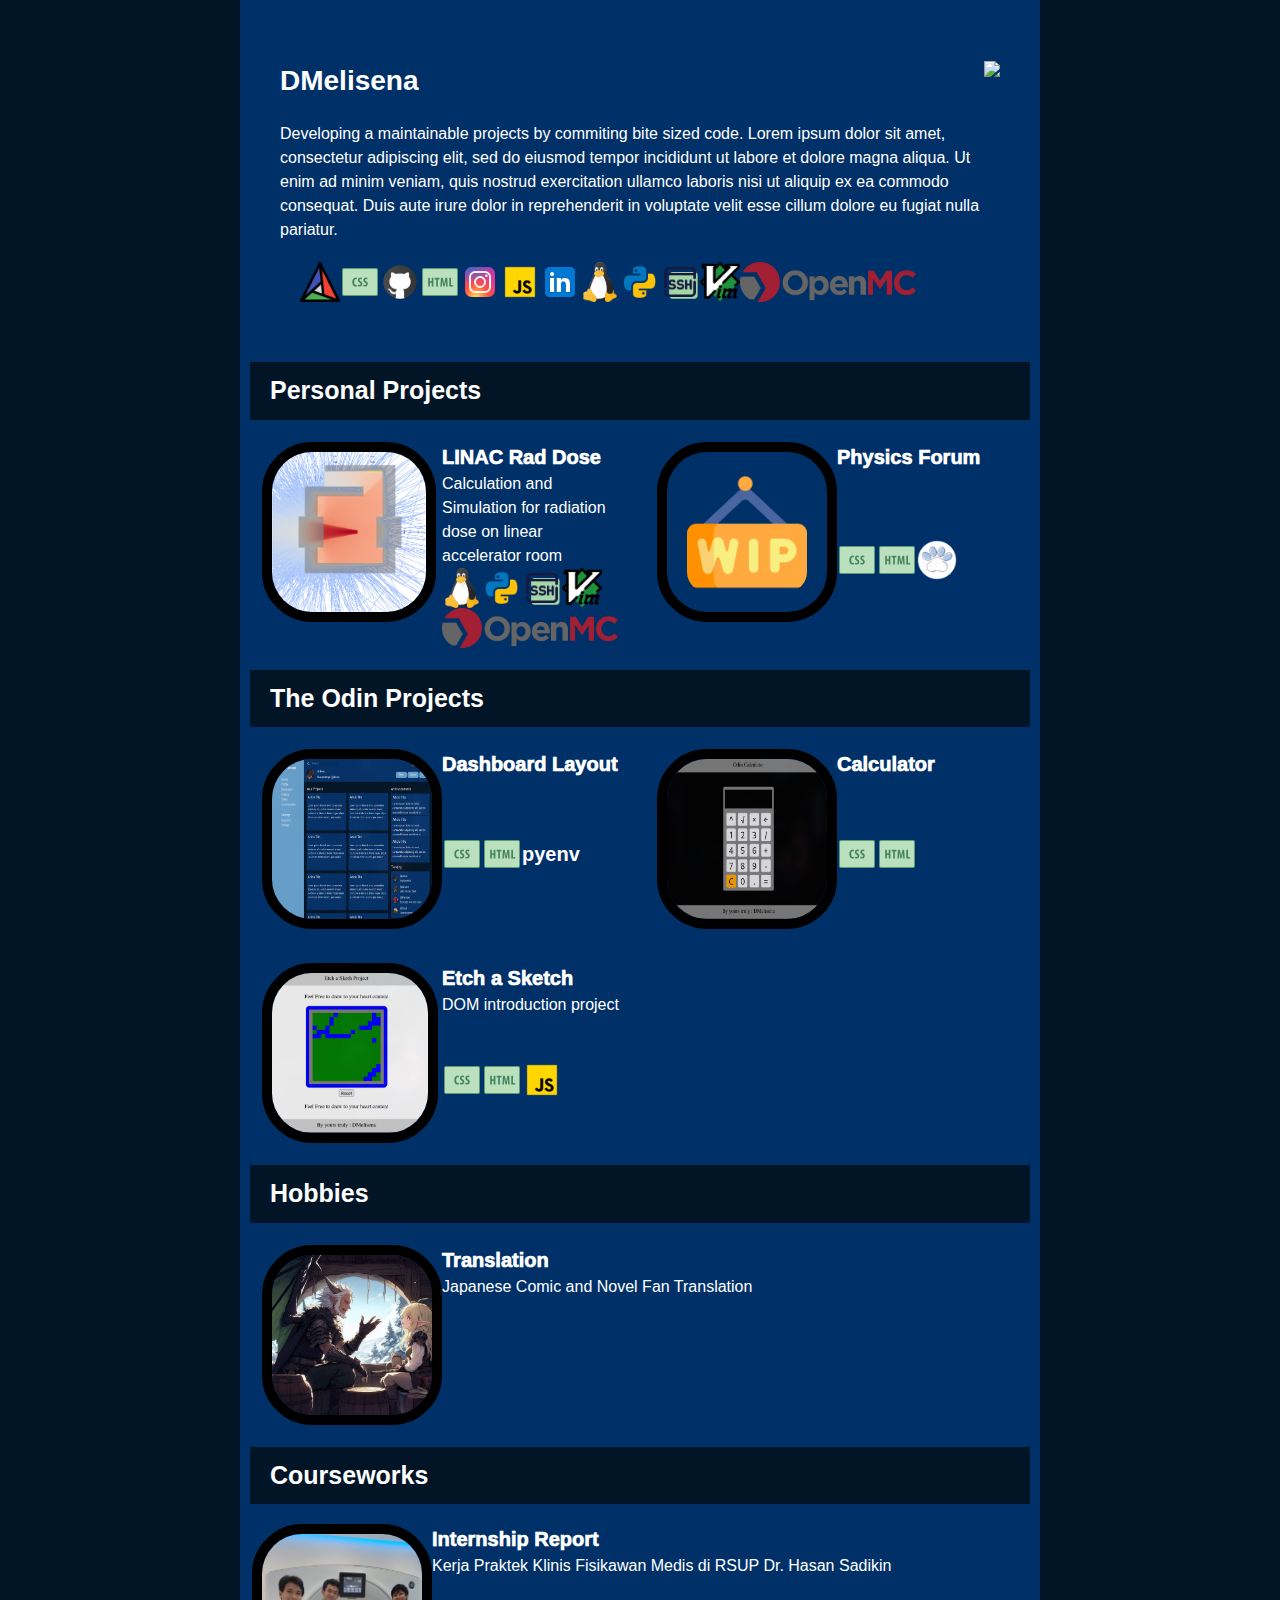
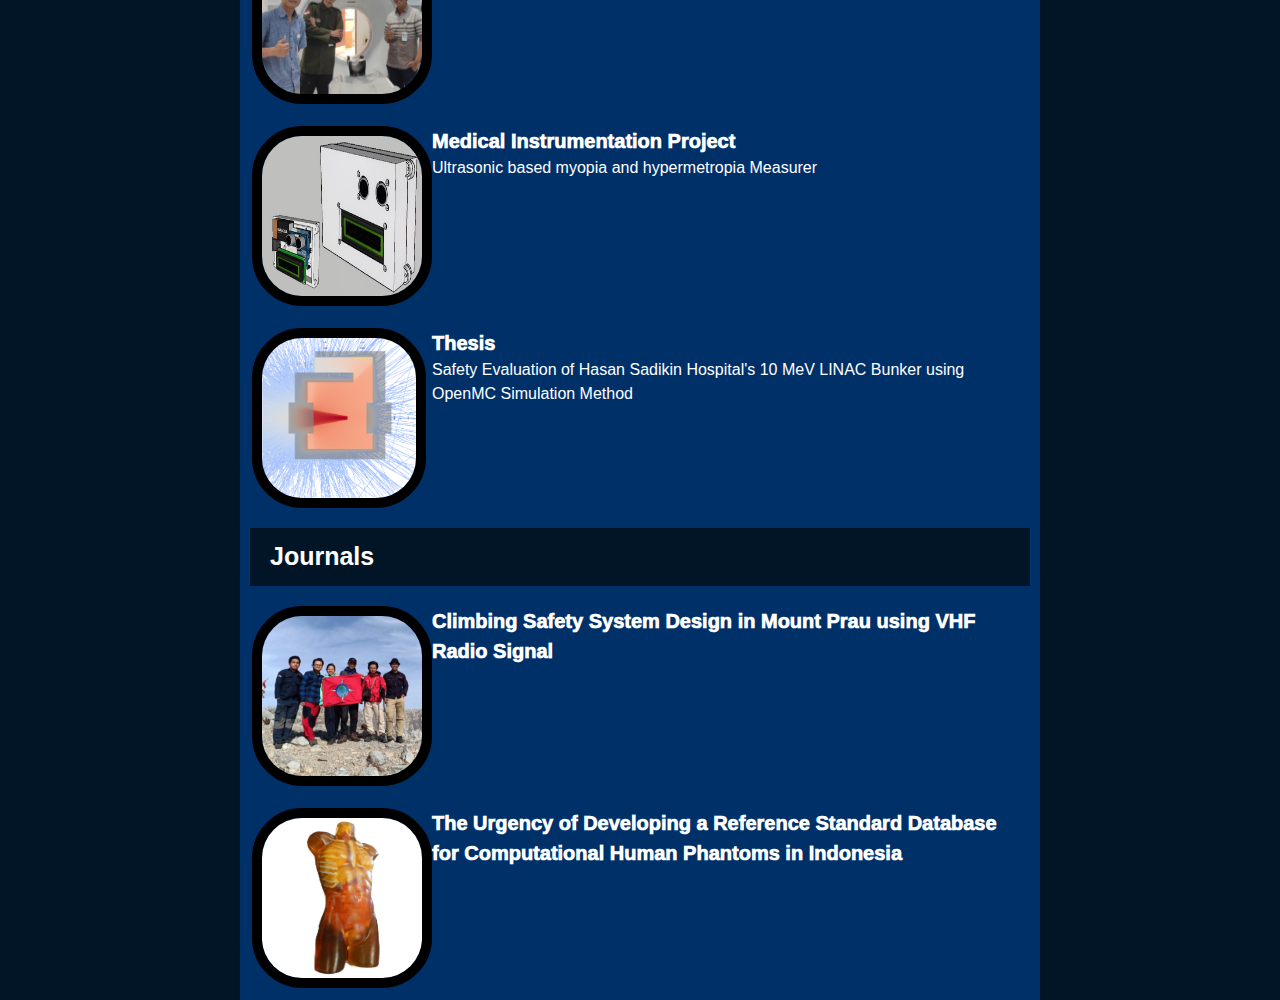
==== index.html @ f89443ae "Attach link and images to cards" ====
<!DOCTYPE html>
<html lang="en">
<head>
  <meta charset="UTF-8">
  <meta name="viewport" content="width=device-width, initial-scale=1.0">
  <title>DMelisena's portfolio</title>
    <link rel="stylesheet" href="style.css">
    <script src="index.js"></script>
</head>
<body>
  <div class="container">
      <div class="header">
        <div class="topname">
          <p class="top-title">DMelisena</p>
          <img src="https://www.codewars.com/users/DMelisena/badges/micro" class="tech">
        </div>
        <div class="desc">Developing a maintainable projects by commiting bite sized code.
        Lorem ipsum dolor sit amet, consectetur adipiscing elit, sed do eiusmod tempor incididunt ut labore et dolore magna aliqua. Ut enim ad minim veniam, quis nostrud exercitation ullamco laboris nisi ut aliquip ex ea commodo consequat. Duis aute irure dolor in reprehenderit in voluptate velit esse cillum dolore eu fugiat nulla pariatur.
        </div>
        <div class="techstack">
          <img src="img/icons8-cmake-48.png" class="tech">
          <img src="img/icons8-css-50.png" class="tech">
          <img src="img/icons8-github-48.png" class="tech">
          <img src="img/icons8-html-50.png" class="tech">
          <img src="img/icons8-instagram-48.png" class="tech">
          <img src="img/icons8-javascript-50.png" class="tech">
          <img src="img/icons8-linkedin-48.png" class="tech">
          <img src="img/icons8-linux-48.png" class="tech">
          <img src="img/icons8-python-50.png" class="tech">
          <img src="img/icons8-ssh-50.png" class="tech">
          <img src="img/icons8-vim-48.png" class="tech">
          <img src="img/logo-openmc.png" class="tech">
        </div>
      </div>
      <div class="contents">
        <div class="main-title">Personal Projects</div>
        <div class="main-projects">
          <a href="./" class="card">
            <div class="title">LINAC Rad Dose
            </div>
            <div class="description">Calculation and Simulation for radiation dose on linear accelerator room
            </div>
            <img src="img/skripsi.png" class="card-icon">
            <div class="card-techstack">
              <img src="img/icons8-linux-48.png" class="tech">
              <img src="img/icons8-python-50.png" class="tech">
              <img src="img/icons8-ssh-50.png" class="tech">
              <img src="img/icons8-vim-48.png" class="tech">
              <img src="img/logo-openmc.png" class="tech">
            </div>
          </a>
          <a href="./" class="card">
            <div class="title"> Physics Forum
            </div>
            <img src="img/wip.png" class="card-icon wip">
            <div class="description">
            </div>
            <div class="card-techstack">
              <img src="img/icons8-css-50.png" class="tech">
              <img src="img/icons8-html-50.png" class="tech">
              <img src="img/diagramatics.png" class="tech">
              <div class="logotech">
              </div>
            </div>
          </a>
        </div>
        <div class="main-title">The Odin Projects</div>
        <div class="top-projects">
          <a href="https://dmelisena.github.io/Admin-Dashboard/" class="card">
            <div class="title">Dashboard Layout
            </div>
            <img src="img/admin-dashboard.jpeg" class="card-icon">
            <div class="description">
            </div>
            <div class="card-techstack">
              <img src="img/icons8-css-50.png" class="tech">
              <img src="img/icons8-html-50.png" class="tech">
              <h1>pyenv</h1>
            </div>
          </a>
          <a href="https://dmelisena.github.io/calculator/" class="card">
            <div class="title">Calculator
            </div>
            <img src="img/calculator.jpeg" class="card-icon">
            <div class="description">
            </div>
            <div class="card-techstack">
              <img src="img/icons8-css-50.png" class="tech">
              <img src="img/icons8-html-50.png" class="tech">
            </div>
          </a>
          <a href="https://dmelisena.github.io/Etch-a-Sketch-odin/" class="card">
            <div class="title">Etch a Sketch
            </div>
            <img src="img/etch-a-sketch.jpeg" class="card-icon">
            <div class="description">DOM introduction project
            </div>
            <div class="card-techstack">
              <img src="img/icons8-css-50.png" class="tech">
              <img src="img/icons8-html-50.png" class="tech">
              <img src="img/icons8-javascript-50.png" class="tech">
            </div>
          </a>
        </div>
        <div class="main-title">Hobbies</div>
        <div class="hobbies">
          <a href="https://www.reddit.com/r/mushokutensei/comments/lstel8/translation_old_dragons_tale_chapter_12_dragon/" class="card">
            <div class="title">Translation
            </div>
            <img src="img/old-dragon-tale.jpg" class="card-icon">
            <div class="description">Japanese Comic and Novel Fan Translation
            </div>
            <div class="card-techstack">
            </div>
          </a>
        </div>
        <div class="main-title">Courseworks</div>
        <div class="courseworks">
          <a href="https://drive.google.com/file/d/13n80DIkpfZ3tOutyn9VqudYO4To5NMyt/view" class="card">
            <div class="title">Internship Report
            </div>
            <img src="img/kp.jpg" class="card-icon">
            <div class="description">Kerja Praktek Klinis Fisikawan Medis di RSUP Dr. Hasan Sadikin
            </div>
            <div class="card-techstack">
            </div>
          </a>
          <a href="https://drive.google.com/file/d/1UEM_IL5mkrXt9YVSK53ULshZQb_Z3Kyp/view" class="card">
            <div class="title">Medical Instrumentation Project
            </div>
            <img src="img/insmed.png" class="card-icon">
            <div class="description">Ultrasonic based myopia and hypermetropia Measurer
            </div>
            <div class="card-techstack">
            </div>
          </a>
          <a href="https://drive.google.com/file/d/12pmnqEvHCLfBfIUZdJujx29zE3T_nGl1/edit" class="card">
            <div class="title">Thesis
            </div>
            <img src="img/skripsi.png" class="card-icon">
            <div class="description">
              Safety Evaluation of Hasan Sadikin Hospital's 10 MeV
              LINAC Bunker using OpenMC Simulation Method
            </div>
            <div class="card-techstack">
            </div>
          </a>
        </div>
        <div class="main-title">Journals</div>
        <div class="journals">
          <a href="https://drive.google.com/file/d/1HUjWCBVEYBwGybsJQ9UKIe_vKZSZGZ7B/view?usp=sharing"https://drive.google.com/file/d/12pmnqEvHCLfBfIUZdJujx29zE3T_nGl1/edit" class="card">
            <div class="title">
            Climbing Safety System Design in
            Mount Prau using VHF Radio Signal
            </div>
            <img src="img/satub2.jpeg" class="card-icon" style="object-fit:cover">
            <div class="description">
            </div>
            <div class="card-techstack">
            <!-- <a style="color:black" href="https://bapeten.go.id/upload/54/56390dd5b9-prosiding-skn-2022compressed.pdf">Full Publications</a> -->
            </div>
          </a>
          <a href="://drive.google.com/file/d/1RNUf0wOGO7dVhVOOE41RceRQm8bPuCE0/view?usp=drive_link" class="card">
            <div class="title">
            The Urgency of Developing a Reference Standard Database
            for Computational Human Phantoms in Indonesia
            </div>
            <img src="img/human-phantom.jpg" class="card-icon">
            <div class="description"> 
            <!-- <a style="color:black" href="https://bapeten.go.id/upload/54/56390dd5b9-prosiding-skn-2022compressed.pdf">Full Publications</a> -->
            </div>
            <div class="card-techstack">
            </div>
          </a>
        </div>
      </div>
      <div class="footer"></div>
  </div>
</body>
</html>
---- style.css ----
/*basicreset{{{*/
:root{
  --color1:rgb(2, 21, 38);
  --color2:rgb(3, 52, 110);
  --color2v:rgb(0, 48, 104);
  --color3:rgb(110, 172, 218);
  --color4:rgb(226, 226, 182);
  --color5:rgb(0, 128, 128);
  --color6:rgb(64, 224, 208);
   font-family: Helvetica;
}

body{
  background-color: var(--color1);
  color:white;
  height:100%;
}
*, *::before, *::after {
  box-sizing: border-box;
}
* {
  margin: 0;
}
body {
  line-height: 1.5;
  -webkit-font-smoothing: antialiased;
}
img, picture, video, canvas, svg {
  display: block;
  max-width: 100%;
}
input, button, textarea, select {
  font: inherit;
}

p, h1, h2, h3, h4, h5, h6 {
  overflow-wrap: break-word;
}
#root, #__next {
  isolation: isolate;
}
ul{
  padding:0;
}
li{
 list-style-type: none;
}
 /*}}}*/

/*head{{{*/
body{
  display:grid;
  grid-template-columns: auto max(60%,800px) auto;
  justify-content:center;
  color:white;
}

.top-title{
  padding:10px 0;
  font-size:28px;
  align-items:center;
  font-weight:bold;
}
.topname>img{
  align-self:center;
}

.container{
  grid-column: 2/3;
  background-color: var(--color2v);
}

img{
  height:40px;
  width:auto;
}

.header{
  display:grid;
  margin:40px;
}

.topname{
  display:flex;
  justify-content:space-between;
  padding:10px 0;
}
.techstack{
  /*background-color: black;*/
  display:flex;
  flex-wrap:wrap;
  padding:20px;
}
/*}}}*/

.content{
  display:grid;
  gap:20px;
  grid-template-rows: 30px auto 30px auto 30px auto;
}
.main-title{

}
.main-projects{
  /*background-color: grey;*/
}
.top-projects{
  /*background-color: green;*/
}
.hobbies{
  /*background-color: blue;*/
}

.main-title{
  margin:10px;
  font-weight: bold;
  font-size:25px;

}
.main-projects,
.top-projects,
.hobbies{
  display:grid;
  grid-template-columns: repeat(auto-fit, minmax(300px, 1fr));
  gap:10px;
  margin:10px
}

.card{
  display:grid;
  grid-template-columns: 180px auto; 
  grid-template-rows: 30px auto auto; 
  padding:10px;
  margin:2px;
  /*background-color: var(--color1);*/
}

.card>img{
  grid-column:1/2;
  grid-row:1/4;
  border:10px solid black;
}
.card>.title{
  grid-column: 2/3;
  grid-row: 1/2;
  color:white;
  font-weight:1000;
  font-size:20px;
}

.card>.description{
  grid-column: 2/3;
  grid-row: 2/3;
  color:white;
}
.card-techstack{
  grid-column: 2/3;
  grid-row: 3/4;
  display:flex;
  flex-flow:wrap;
}

.card-icon{
  height:180px;
  border-radius:50px;
  width:auto;
}

a{
  text-decoration:none;
}
a:hover{
    background-color: blue;
    color: black;
}

h1{
  color:white;
  font-size:20px;
  align-content:center;
  height:40px;
}
.main-title{
  background-color: var(--color1);
  padding:10px 20px ;
}

.wip{
  padding:20px;
}

.wip{
  padding:20px;
}
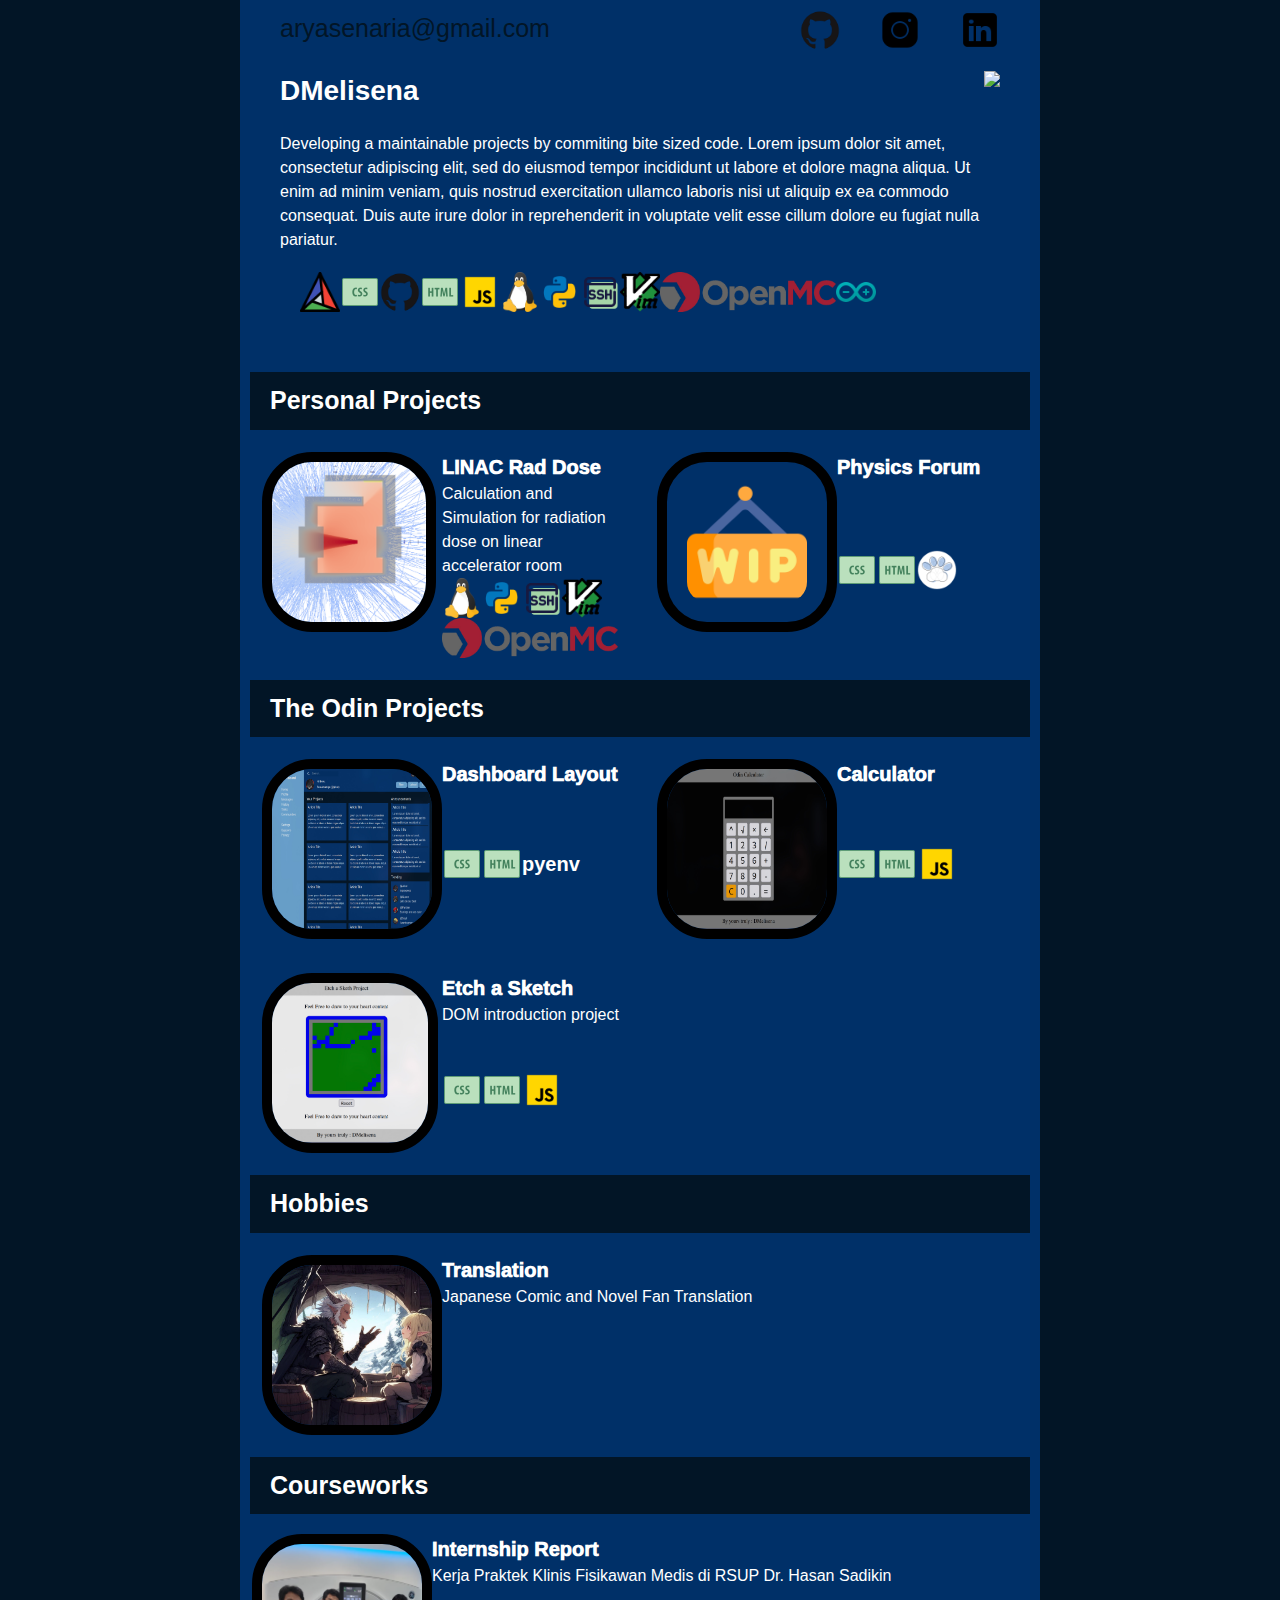
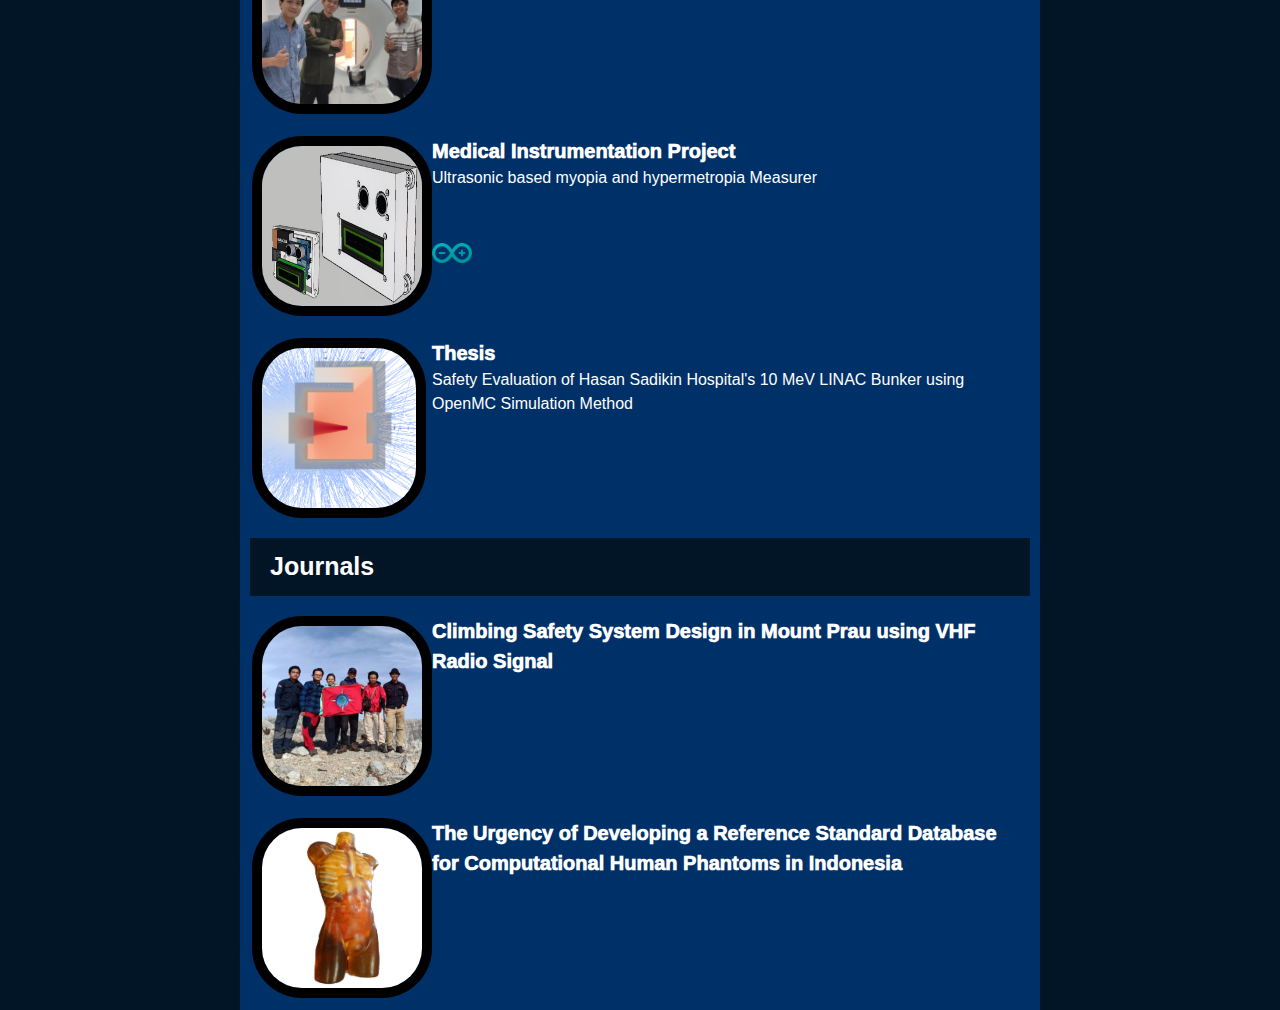
==== commit 6df7157d: "Create navbar on page's top and moves techstack" ====
--- a/index.html
+++ b/index.html
@@ -10,6 +10,22 @@
 <body>
   <div class="container">
       <div class="header">
+        <div class="contact-header">
+        <div class="gmail">aryasenaria@gmail.com
+        </div>
+        <div class="social-media">
+          <a href="https://github.com/DMelisena/" class="">
+          <img src="img/github.png" class="tech">
+            </a>
+          <a href="https://www.instagram.com/asenariia/" class="">
+          <img src="img/icons8-instagram-50.png" class="tech">
+            </a>
+          <a href="https://www.linkedin.com/in/arya-hanif/" class="">
+          <img src="img/icons8-linkedin-50.png" class="tech">
+            </a>
+        </div>
+
+        </div>
         <div class="topname">
           <p class="top-title">DMelisena</p>
           <img src="https://www.codewars.com/users/DMelisena/badges/micro" class="tech">
@@ -20,17 +36,16 @@
         <div class="techstack">
           <img src="img/icons8-cmake-48.png" class="tech">
           <img src="img/icons8-css-50.png" class="tech">
-          <img src="img/icons8-github-48.png" class="tech">
+          <img src="img/github.png" class="tech">
           <img src="img/icons8-html-50.png" class="tech">
-          <img src="img/icons8-instagram-48.png" class="tech">
           <img src="img/icons8-javascript-50.png" class="tech">
-          <img src="img/icons8-linkedin-48.png" class="tech">
           <img src="img/icons8-linux-48.png" class="tech">
           <img src="img/icons8-python-50.png" class="tech">
           <img src="img/icons8-ssh-50.png" class="tech">
           <img src="img/icons8-vim-48.png" class="tech">
           <img src="img/logo-openmc.png" class="tech">
-        </div>
+          <img src="img/icons8-arduino-48.png" class="tech">
+          <!-- TODO:Should I recenter my tech stacks? --> </div>
       </div>
       <div class="contents">
         <div class="main-title">Personal Projects</div>
@@ -87,6 +102,7 @@
             <div class="card-techstack">
               <img src="img/icons8-css-50.png" class="tech">
               <img src="img/icons8-html-50.png" class="tech">
+              <img src="img/icons8-javascript-50.png" class="tech">
             </div>
           </a>
           <a href="https://dmelisena.github.io/Etch-a-Sketch-odin/" class="card">
@@ -132,6 +148,7 @@
             <div class="description">Ultrasonic based myopia and hypermetropia Measurer
             </div>
             <div class="card-techstack">
+              <img src="img/icons8-arduino-48.png" class="tech">
             </div>
           </a>
           <a href="https://drive.google.com/file/d/12pmnqEvHCLfBfIUZdJujx29zE3T_nGl1/edit" class="card">
@@ -165,6 +182,7 @@
             The Urgency of Developing a Reference Standard Database
             for Computational Human Phantoms in Indonesia
             </div>
+            <!-- TODO: Add authors and recenter it ig? -->
             <img src="img/human-phantom.jpg" class="card-icon">
             <div class="description"> 
             <!-- <a style="color:black" href="https://bapeten.go.id/upload/54/56390dd5b9-prosiding-skn-2022compressed.pdf">Full Publications</a> -->
@@ -175,6 +193,7 @@
         </div>
       </div>
       <div class="footer"></div>
+      <!-- TODO:how should i make navigation/go to top button and make an absolute div for the main header??? -->
   </div>
 </body>
 </html>
--- a/style.css
+++ b/style.css
@@ -77,7 +77,7 @@
 
 .header{
   display:grid;
-  margin:40px;
+  margin:10px 40px 40px;
 }
 
 .topname{
@@ -192,3 +192,21 @@
 .wip{
   padding:20px;
 }
+
+.contact-header{
+  display:flex;
+  justify-content:space-between;
+  color:var(--color1);
+  font-size: 25px;
+  font-weight:90px
+
+}
+.social-media{
+  display:flex;
+  width:200px;
+  justify-content:space-between;
+}
+.social-media>.tech{
+  padding:0 40px;
+  background-color: red;
+}
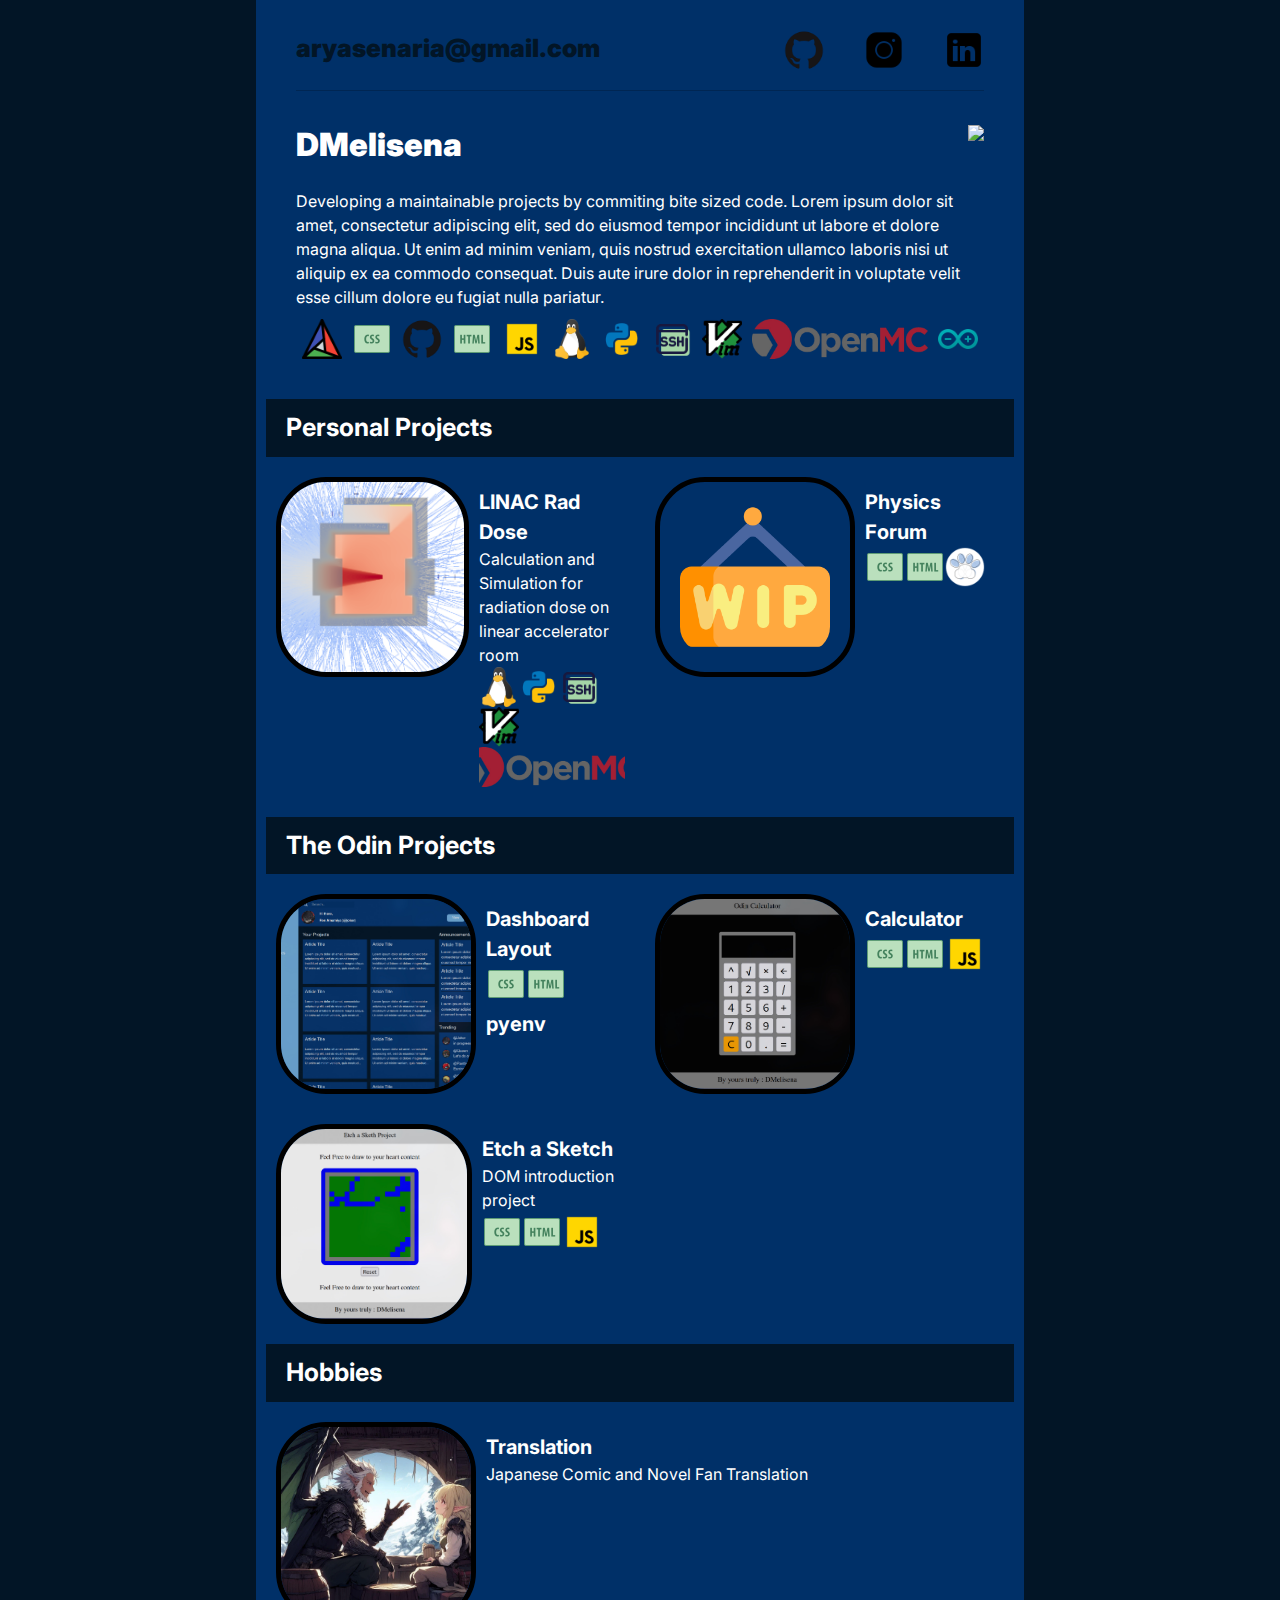
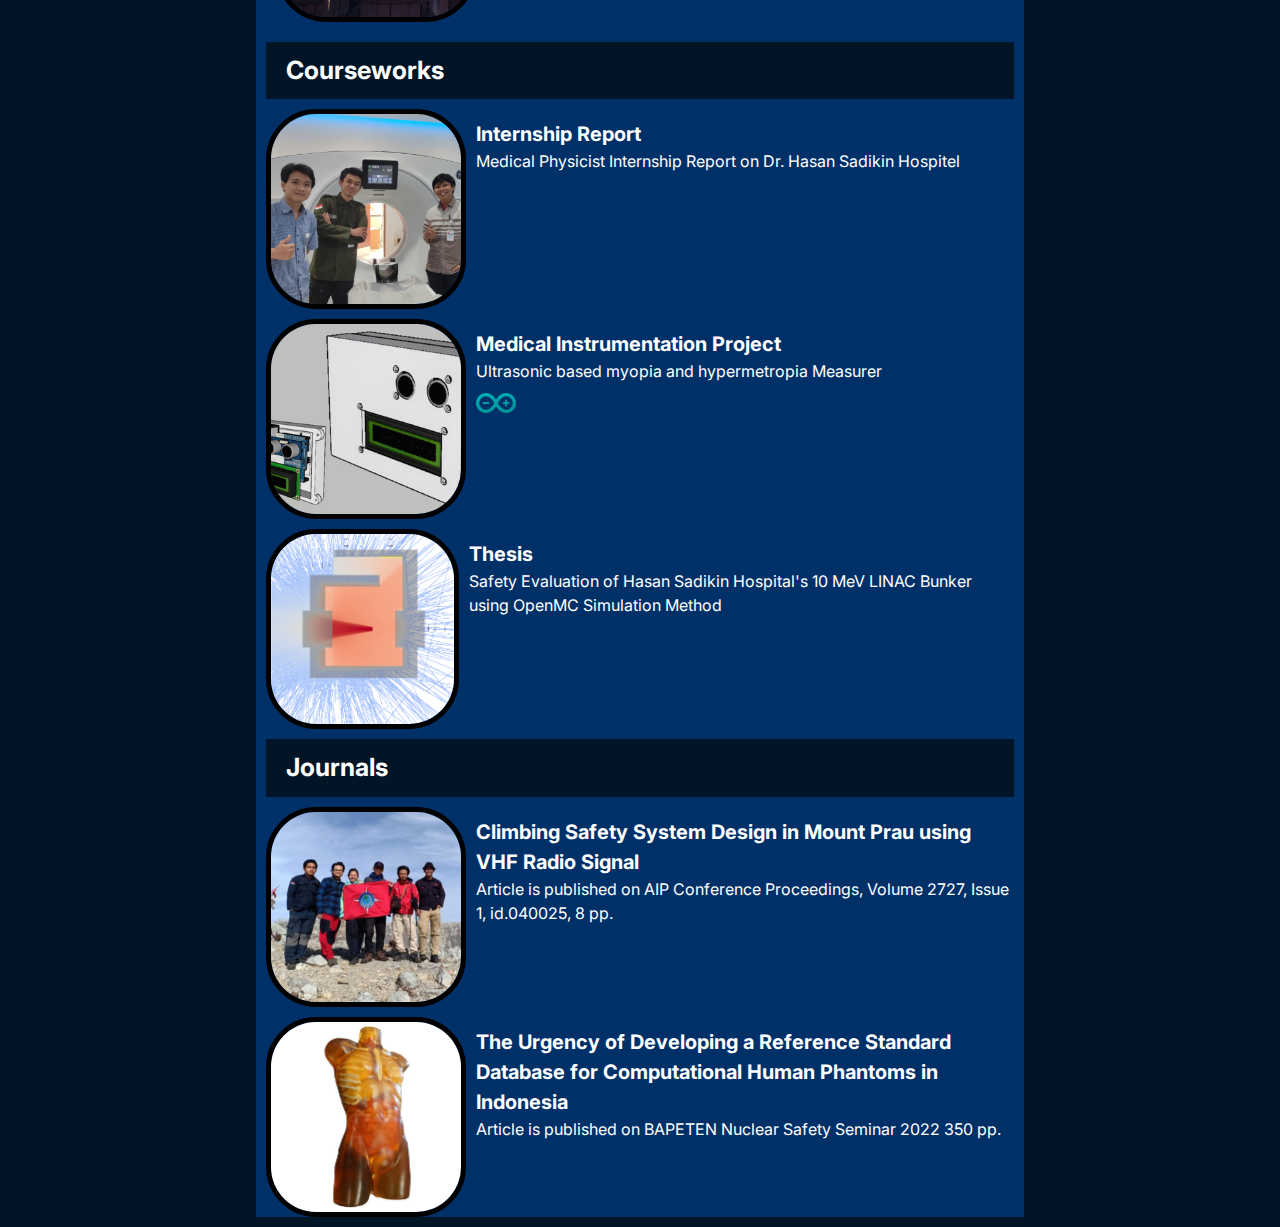
==== commit 17af2c2c: "Some minor fixes" ====
--- a/index.html
+++ b/index.html
@@ -1,61 +1,67 @@
 <!DOCTYPE html>
 <html lang="en">
+
 <head>
   <meta charset="UTF-8">
   <meta name="viewport" content="width=device-width, initial-scale=1.0">
   <title>DMelisena's portfolio</title>
-    <link rel="stylesheet" href="style.css">
-    <script src="index.js"></script>
+  <link rel="stylesheet" href="style.css">
+  <script src="index.js"></script>
 </head>
+
 <body>
   <div class="container">
-      <div class="header">
-        <div class="contact-header">
+    <header class="header">
+      <div class="contact-header">
         <div class="gmail">aryasenaria@gmail.com
         </div>
         <div class="social-media">
           <a href="https://github.com/DMelisena/" class="">
-          <img src="img/github.png" class="tech">
-            </a>
+            <img src="img/github.png" class="tech">
+          </a>
           <a href="https://www.instagram.com/asenariia/" class="">
-          <img src="img/icons8-instagram-50.png" class="tech">
-            </a>
+            <img src="img/icons8-instagram-50.png" class="tech">
+          </a>
           <a href="https://www.linkedin.com/in/arya-hanif/" class="">
-          <img src="img/icons8-linkedin-50.png" class="tech">
-            </a>
+            <img src="img/icons8-linkedin-50.png" class="tech">
+          </a>
         </div>
 
-        </div>
-        <div class="topname">
-          <p class="top-title">DMelisena</p>
-          <img src="https://www.codewars.com/users/DMelisena/badges/micro" class="tech">
-        </div>
-        <div class="desc">Developing a maintainable projects by commiting bite sized code.
-        Lorem ipsum dolor sit amet, consectetur adipiscing elit, sed do eiusmod tempor incididunt ut labore et dolore magna aliqua. Ut enim ad minim veniam, quis nostrud exercitation ullamco laboris nisi ut aliquip ex ea commodo consequat. Duis aute irure dolor in reprehenderit in voluptate velit esse cillum dolore eu fugiat nulla pariatur.
-        </div>
-        <div class="techstack">
-          <img src="img/icons8-cmake-48.png" class="tech">
-          <img src="img/icons8-css-50.png" class="tech">
-          <img src="img/github.png" class="tech">
-          <img src="img/icons8-html-50.png" class="tech">
-          <img src="img/icons8-javascript-50.png" class="tech">
-          <img src="img/icons8-linux-48.png" class="tech">
-          <img src="img/icons8-python-50.png" class="tech">
-          <img src="img/icons8-ssh-50.png" class="tech">
-          <img src="img/icons8-vim-48.png" class="tech">
-          <img src="img/logo-openmc.png" class="tech">
-          <img src="img/icons8-arduino-48.png" class="tech">
-          <!-- TODO:Should I recenter my tech stacks? --> </div>
-      </div>
-      <div class="contents">
-        <div class="main-title">Personal Projects</div>
-        <div class="main-projects">
-          <a href="./" class="card">
-            <div class="title">LINAC Rad Dose
-            </div>
-            <div class="description">Calculation and Simulation for radiation dose on linear accelerator room
-            </div>
-            <img src="img/skripsi.png" class="card-icon">
+      </div>
+      <div class="topname">
+        <p class="top-title">DMelisena</p>
+        <img src="https://www.codewars.com/users/DMelisena/badges/micro" class="tech">
+      </div>
+      <div class="desc">Developing a maintainable projects by commiting bite sized code.
+        Lorem ipsum dolor sit amet, consectetur adipiscing elit, sed do eiusmod tempor incididunt ut labore et dolore
+        magna aliqua. Ut enim ad minim veniam, quis nostrud exercitation ullamco laboris nisi ut aliquip ex ea commodo
+        consequat. Duis aute irure dolor in reprehenderit in voluptate velit esse cillum dolore eu fugiat nulla
+        pariatur.
+      </div>
+      <div class="techstack">
+        <img src="img/icons8-cmake-48.png" class="tech">
+        <img src="img/icons8-css-50.png" class="tech">
+        <img src="img/github.png" class="tech">
+        <img src="img/icons8-html-50.png" class="tech">
+        <img src="img/icons8-javascript-50.png" class="tech">
+        <img src="img/icons8-linux-48.png" class="tech">
+        <img src="img/icons8-python-50.png" class="tech">
+        <img src="img/icons8-ssh-50.png" class="tech">
+        <img src="img/icons8-vim-48.png" class="tech">
+        <img src="img/logo-openmc.png" class="tech">
+        <img src="img/icons8-arduino-48.png" class="tech">
+        <!-- TODO:Should I recenter my tech stacks? -->
+      </div>
+    </header>
+    <main class="contents">
+
+      <div class="main-title">Personal Projects</div>
+      <div class="main-projects">
+        <a href="./" class="card">
+          <img src="img/skripsi.png" class="card-icon">
+          <div class="card-content">
+            <div class="title">LINAC Rad Dose</div>
+            <div class="description">Calculation and Simulation for radiation dose on linear accelerator room</div>
             <div class="card-techstack">
               <img src="img/icons8-linux-48.png" class="tech">
               <img src="img/icons8-python-50.png" class="tech">
@@ -63,13 +69,13 @@
               <img src="img/icons8-vim-48.png" class="tech">
               <img src="img/logo-openmc.png" class="tech">
             </div>
-          </a>
-          <a href="./" class="card">
-            <div class="title"> Physics Forum
-            </div>
-            <img src="img/wip.png" class="card-icon wip">
-            <div class="description">
-            </div>
+          </div>
+        </a>
+        <a href="./" class="card">
+          <img src="img/wip.png" class="card-icon wip">
+          <div class="card-content">
+            <div class="title"> Physics Forum</div>
+            <div class="description"></div>
             <div class="card-techstack">
               <img src="img/icons8-css-50.png" class="tech">
               <img src="img/icons8-html-50.png" class="tech">
@@ -77,123 +83,135 @@
               <div class="logotech">
               </div>
             </div>
-          </a>
-        </div>
-        <div class="main-title">The Odin Projects</div>
-        <div class="top-projects">
-          <a href="https://dmelisena.github.io/Admin-Dashboard/" class="card">
-            <div class="title">Dashboard Layout
-            </div>
-            <img src="img/admin-dashboard.jpeg" class="card-icon">
-            <div class="description">
-            </div>
+          </div>
+        </a>
+      </div>
+
+      <div class="main-title">The Odin Projects</div>
+      <div class="top-projects">
+        <a href="https://dmelisena.github.io/Admin-Dashboard/" class="card">
+          <img src="img/admin-dashboard.jpeg" class="card-icon">
+          <div class="card-content">
+            <div class="title">Dashboard Layout</div>
+            <div class="description"></div>
             <div class="card-techstack">
               <img src="img/icons8-css-50.png" class="tech">
               <img src="img/icons8-html-50.png" class="tech">
               <h1>pyenv</h1>
             </div>
-          </a>
-          <a href="https://dmelisena.github.io/calculator/" class="card">
-            <div class="title">Calculator
-            </div>
-            <img src="img/calculator.jpeg" class="card-icon">
-            <div class="description">
-            </div>
+          </div>
+        </a>
+        <a href="https://dmelisena.github.io/calculator/" class="card">
+          <img src="img/calculator.jpeg" class="card-icon">
+          <div class="card-content">
+            <div class="title">Calculator</div>
+            <div class="description"></div>
             <div class="card-techstack">
               <img src="img/icons8-css-50.png" class="tech">
               <img src="img/icons8-html-50.png" class="tech">
               <img src="img/icons8-javascript-50.png" class="tech">
             </div>
-          </a>
-          <a href="https://dmelisena.github.io/Etch-a-Sketch-odin/" class="card">
-            <div class="title">Etch a Sketch
-            </div>
-            <img src="img/etch-a-sketch.jpeg" class="card-icon">
-            <div class="description">DOM introduction project
-            </div>
+          </div>
+        </a>
+        <a href="https://dmelisena.github.io/Etch-a-Sketch-odin/" class="card">
+          <img src="img/etch-a-sketch.jpeg" class="card-icon">
+          <div class="card-content">
+            <div class="title">Etch a Sketch</div>
+            <div class="description">DOM introduction project</div>
             <div class="card-techstack">
               <img src="img/icons8-css-50.png" class="tech">
               <img src="img/icons8-html-50.png" class="tech">
               <img src="img/icons8-javascript-50.png" class="tech">
             </div>
-          </a>
-        </div>
-        <div class="main-title">Hobbies</div>
-        <div class="hobbies">
-          <a href="https://www.reddit.com/r/mushokutensei/comments/lstel8/translation_old_dragons_tale_chapter_12_dragon/" class="card">
-            <div class="title">Translation
-            </div>
-            <img src="img/old-dragon-tale.jpg" class="card-icon">
-            <div class="description">Japanese Comic and Novel Fan Translation
-            </div>
-            <div class="card-techstack">
-            </div>
-          </a>
-        </div>
-        <div class="main-title">Courseworks</div>
-        <div class="courseworks">
-          <a href="https://drive.google.com/file/d/13n80DIkpfZ3tOutyn9VqudYO4To5NMyt/view" class="card">
-            <div class="title">Internship Report
-            </div>
-            <img src="img/kp.jpg" class="card-icon">
-            <div class="description">Kerja Praktek Klinis Fisikawan Medis di RSUP Dr. Hasan Sadikin
-            </div>
-            <div class="card-techstack">
-            </div>
-          </a>
-          <a href="https://drive.google.com/file/d/1UEM_IL5mkrXt9YVSK53ULshZQb_Z3Kyp/view" class="card">
-            <div class="title">Medical Instrumentation Project
-            </div>
-            <img src="img/insmed.png" class="card-icon">
-            <div class="description">Ultrasonic based myopia and hypermetropia Measurer
-            </div>
+          </div>
+        </a>
+      </div>
+
+      <div class="main-title">Hobbies</div>
+      <div class="hobbies">
+        <a href="https://www.reddit.com/r/mushokutensei/comments/lstel8/translation_old_dragons_tale_chapter_12_dragon/"
+          class="card">
+          <img src="img/old-dragon-tale.jpg" class="card-icon">
+          <div class="card-content">
+            <div class="title">Translation</div>
+            <div class="description">Japanese Comic and Novel Fan Translation </div>
+            <div class="card-techstack"> </div>
+          </div>
+        </a>
+      </div>
+
+      <div class="main-title">Courseworks</div>
+      <div class="courseworks">
+        <a href="https://drive.google.com/file/d/13n80DIkpfZ3tOutyn9VqudYO4To5NMyt/view" class="card">
+          <img src="img/kp.jpg" class="card-icon">
+          <div class="card-content">
+            <div class="title">Internship Report</div>
+            <div class="description">Medical Physicist Internship Report on Dr. Hasan Sadikin Hospitel</div>
+            <div class="card-techstack">
+            </div>
+          </div>
+        </a>
+        <a href="https://drive.google.com/file/d/1UEM_IL5mkrXt9YVSK53ULshZQb_Z3Kyp/view" class="card">
+          <img src="img/insmed.png" class="card-icon">
+          <div class="card-content">
+            <div class="title">Medical Instrumentation Project</div>
+            <div class="description">Ultrasonic based myopia and hypermetropia Measurer</div>
             <div class="card-techstack">
               <img src="img/icons8-arduino-48.png" class="tech">
             </div>
-          </a>
-          <a href="https://drive.google.com/file/d/12pmnqEvHCLfBfIUZdJujx29zE3T_nGl1/edit" class="card">
-            <div class="title">Thesis
-            </div>
-            <img src="img/skripsi.png" class="card-icon">
+          </div>
+        </a>
+        <a href="https://drive.google.com/file/d/12pmnqEvHCLfBfIUZdJujx29zE3T_nGl1/edit" class="card">
+          <img src="img/skripsi.png" class="card-icon">
+          <div class="card-content">
+            <div class="title">Thesis</div>
             <div class="description">
               Safety Evaluation of Hasan Sadikin Hospital's 10 MeV
               LINAC Bunker using OpenMC Simulation Method
             </div>
-            <div class="card-techstack">
-            </div>
-          </a>
-        </div>
-        <div class="main-title">Journals</div>
-        <div class="journals">
-          <a href="https://drive.google.com/file/d/1HUjWCBVEYBwGybsJQ9UKIe_vKZSZGZ7B/view?usp=sharing"https://drive.google.com/file/d/12pmnqEvHCLfBfIUZdJujx29zE3T_nGl1/edit" class="card">
+            <div class="card-techstack"></div>
+          </div>
+        </a>
+      </div>
+
+      <div class="main-title">Journals</div>
+      <div class="journals">
+        <a href="https://drive.google.com/file/d/1HUjWCBVEYBwGybsJQ9UKIe_vKZSZGZ7B/view?usp=sharing"
+          https://drive.google.com/file/d/12pmnqEvHCLfBfIUZdJujx29zE3T_nGl1/edit" class="card">
+          <img src="img/satub2.jpeg" class="card-icon" style="object-fit:cover">
+          <div class="card-content">
             <div class="title">
-            Climbing Safety System Design in
-            Mount Prau using VHF Radio Signal
-            </div>
-            <img src="img/satub2.jpeg" class="card-icon" style="object-fit:cover">
+              Climbing Safety System Design in
+              Mount Prau using VHF Radio Signal
+            </div>
             <div class="description">
-            </div>
-            <div class="card-techstack">
-            <!-- <a style="color:black" href="https://bapeten.go.id/upload/54/56390dd5b9-prosiding-skn-2022compressed.pdf">Full Publications</a> -->
-            </div>
-          </a>
-          <a href="://drive.google.com/file/d/1RNUf0wOGO7dVhVOOE41RceRQm8bPuCE0/view?usp=drive_link" class="card">
+              Article is published on AIP Conference Proceedings, Volume 2727, Issue 1, id.040025, 8 pp.
+            </div>
+            <div class="card-techstack">
+              <!-- <a style="color:black" href="https://bapeten.go.id/upload/54/56390dd5b9-prosiding-skn-2022compressed.pdf">Full Publications</a> -->
+            </div>
+          </div>
+        </a>
+        <a href="://drive.google.com/file/d/1RNUf0wOGO7dVhVOOE41RceRQm8bPuCE0/view?usp=drive_link" class="card">
+          <img src="img/human-phantom.jpg" class="card-icon">
+          <div class="card-content">
             <div class="title">
-            The Urgency of Developing a Reference Standard Database
-            for Computational Human Phantoms in Indonesia
+              The Urgency of Developing a Reference Standard Database
+              for Computational Human Phantoms in Indonesia
             </div>
             <!-- TODO: Add authors and recenter it ig? -->
-            <img src="img/human-phantom.jpg" class="card-icon">
-            <div class="description"> 
-            <!-- <a style="color:black" href="https://bapeten.go.id/upload/54/56390dd5b9-prosiding-skn-2022compressed.pdf">Full Publications</a> -->
-            </div>
-            <div class="card-techstack">
-            </div>
-          </a>
-        </div>
-      </div>
-      <div class="footer"></div>
-      <!-- TODO:how should i make navigation/go to top button and make an absolute div for the main header??? -->
+            <div class="description">
+                Article is published on BAPETEN Nuclear Safety Seminar 2022 350 pp.
+              <!-- <a style="color:black" href="https://bapeten.go.id/upload/54/56390dd5b9-prosiding-skn-2022compressed.pdf">Full Publications</a> -->
+            </div>
+            <div class="card-techstack"></div>
+          </div>
+        </a>
+      </div>
+    </main>
+    <div class="footer"></div>
+    <!-- TODO:how should i make navigation/go to top button and make an absolute div for the main header??? -->
   </div>
 </body>
+
 </html>
--- a/style.css
+++ b/style.css
@@ -1,212 +1,285 @@
- /*basicreset{{{*/
-:root{
-  --color1:rgb(2, 21, 38);
-  --color2:rgb(3, 52, 110);
-  --color2v:rgb(0, 48, 104);
-  --color3:rgb(110, 172, 218);
-  --color4:rgb(226, 226, 182);
-  --color5:rgb(0, 128, 128);
-  --color6:rgb(64, 224, 208);
-   font-family: Helvetica;
-}
-
-body{
+@import url('https://fonts.googleapis.com/css2?family=Inter:ital,opsz,wght@0,14..32,100..900;1,14..32,100..900&display=swap');
+
+/*basicreset{{{*/
+:root {
+  --color1: rgb(2, 21, 38);
+  --color2: rgb(3, 52, 110);
+  --color2v: rgb(0, 48, 104);
+  --color3: rgb(110, 172, 218);
+  --color4: rgb(226, 226, 182);
+  --color5: rgb(0, 128, 128);
+  --color6: rgb(64, 224, 208);
+  /* font-family: Helvetica; */
+  font-family: Inter, sans-serif;
+}
+
+body {
   background-color: var(--color1);
-  color:white;
-  height:100%;
-}
-*, *::before, *::after {
-  box-sizing: border-box;
-}
-* {
-  margin: 0;
-}
-body {
+  color: white;
+  height: 100%;
+
+  /* merge into one selector */
   line-height: 1.5;
   -webkit-font-smoothing: antialiased;
 }
-img, picture, video, canvas, svg {
+
+*,
+*::before,
+*::after {
+  box-sizing: border-box;
+  /* merge into one selector */
+  margin: 0;
+}
+
+img,
+picture,
+video,
+canvas,
+svg {
   display: block;
   max-width: 100%;
-}
-input, button, textarea, select {
+
+  /* maintain aspect-ratio */
+  object-fit: cover;
+}
+
+input,
+button,
+textarea,
+select {
   font: inherit;
 }
 
-p, h1, h2, h3, h4, h5, h6 {
+p,
+h1,
+h2,
+h3,
+h4,
+h5,
+h6 {
   overflow-wrap: break-word;
 }
-#root, #__next {
+
+#root,
+#__next {
   isolation: isolate;
 }
-ul{
-  padding:0;
-}
-li{
- list-style-type: none;
-}
- /*}}}*/
+
+ul {
+  padding: 0;
+}
+
+li {
+  list-style-type: none;
+}
+
+/*}}}*/
 
 /*head{{{*/
-body{
-  display:grid;
-  grid-template-columns: auto max(60%,800px) auto;
-  justify-content:center;
-  color:white;
-}
-
-.top-title{
-  padding:10px 0;
-  font-size:28px;
-  align-items:center;
-  font-weight:bold;
-}
-.topname>img{
-  align-self:center;
-}
-
-.container{
+/* NOTE: I'll refactor this quite a lot, too much grid imo */
+body {
+  /* display: grid; */
+  /* grid-template-columns: auto max(60%, 800px) auto; */
+  /* justify-content: center; */
+  /* color: white; */
+
+  max-width: 768px;
+  width: 100%;
+  margin: 0 auto;
+}
+
+.container {
   grid-column: 2/3;
   background-color: var(--color2v);
 }
 
-img{
-  height:40px;
-  width:auto;
-}
-
-.header{
-  display:grid;
-  margin:10px 40px 40px;
-}
-
-.topname{
-  display:flex;
-  justify-content:space-between;
-  padding:10px 0;
-}
-.techstack{
+.header {
+  /* display: grid; */
+  padding-top: 10px;
+  margin: 0px 40px 40px;
+}
+
+/* .topname { */
+/*   display: flex; */
+/*   justify-content: space-between; */
+/*   padding: 10px 0; */
+/* } */
+
+/* .topname>img { */
+/*   align-self: center; */
+/* } */
+
+.topname {
+  display: flex;
+  align-items: center;
+  justify-content: space-between;
+  margin-top: 20px;
+}
+
+.top-title {
+  padding: 10px 0;
+  font-size: 2rem;
+  /* align-items: center; */
+  font-weight: 900;
+}
+
+.desc {
+  margin: 10px 0;
+}
+
+img {
+  height: 40px;
+  width: auto;
+}
+
+.techstack {
   /*background-color: black;*/
-  display:flex;
-  flex-wrap:wrap;
-  padding:20px;
-}
+  display: flex;
+  flex-wrap: wrap;
+
+  justify-content: center;
+  gap: 10px;
+}
+
 /*}}}*/
 
-.content{
-  display:grid;
-  gap:20px;
-  grid-template-rows: 30px auto 30px auto 30px auto;
-}
-.main-title{
-
-}
-.main-projects{
+.content {
+  /* display: grid; */
+  /* gap: 20px; */
+  /* grid-template-rows: 30px auto 30px auto 30px auto; */
+}
+
+.main-title {}
+
+.main-projects {
   /*background-color: grey;*/
 }
-.top-projects{
+
+.top-projects {
   /*background-color: green;*/
 }
-.hobbies{
+
+.hobbies {
   /*background-color: blue;*/
 }
 
-.main-title{
-  margin:10px;
+.main-title {
+  margin: 10px;
   font-weight: bold;
-  font-size:25px;
-
-}
+  font-size: 25px;
+}
+
 .main-projects,
 .top-projects,
-.hobbies{
-  display:grid;
-  grid-template-columns: repeat(auto-fit, minmax(300px, 1fr));
-  gap:10px;
-  margin:10px
-}
-
-.card{
-  display:grid;
-  grid-template-columns: 180px auto; 
-  grid-template-rows: 30px auto auto; 
-  padding:10px;
-  margin:2px;
+.hobbies {
+  display: grid;
+  grid-template-columns: repeat(auto-fit, minmax(350px, 1fr));
+  gap: 10px;
+  margin: 10px
+}
+
+a {
+  text-decoration: none;
+  border-radius: 50px;
+}
+
+a:hover {
+  background-color: rgba(255, 255, 255, 0.1);
+  color: black;
+}
+
+.card {
+  /* display: grid; */
+  /* grid-template-columns: 180px auto; */
+  /* grid-template-rows: 30px auto auto; */
+  /* padding: 10px; */
+  /* margin: 2px; */
   /*background-color: var(--color1);*/
-}
-
-.card>img{
-  grid-column:1/2;
-  grid-row:1/4;
-  border:10px solid black;
-}
-.card>.title{
-  grid-column: 2/3;
-  grid-row: 1/2;
-  color:white;
-  font-weight:1000;
-  font-size:20px;
-}
-
-.card>.description{
-  grid-column: 2/3;
-  grid-row: 2/3;
-  color:white;
-}
-.card-techstack{
-  grid-column: 2/3;
-  grid-row: 3/4;
-  display:flex;
-  flex-flow:wrap;
-}
-
-.card-icon{
-  height:180px;
-  border-radius:50px;
-  width:auto;
-}
-
-a{
-  text-decoration:none;
-}
-a:hover{
-    background-color: blue;
-    color: black;
-}
-
-h1{
-  color:white;
-  font-size:20px;
-  align-content:center;
-  height:40px;
-}
-.main-title{
+  display: flex;
+  gap: 10px;
+  margin: 10px;
+}
+
+/* .card>img { */
+/*   grid-column: 1/2; */
+/*   grid-row: 1/4; */
+/*   border: 5px solid black; */
+/* } */
+
+.card-icon {
+  width: 200px;
+  height: 200px;
+  border-radius: 50px;
+  border: 5px solid black;
+}
+
+.card-content {
+  color: white;
+
+  display: flex;
+  flex-direction: column;
+}
+
+.card-content>.title {
+  /* grid-column: 2/3; */
+  /* grid-row: 1/2; */
+  /* color: white; */
+  margin-top: 10px;
+  font-weight: bold;
+  font-size: 20px;
+}
+
+.card-content>.description {
+  /* grid-column: 2/3; */
+  /* grid-row: 2/3; */
+  /* color: white; */
+
+  /* uncomment line below to push .card-techstack to the bottom */
+  /* flex: 1; */
+  font-size: 1.2;
+}
+
+.card-techstack {
+  /* grid-column: 2/3; */
+  /* grid-row: 3/4; */
+  display: flex;
+  flex-flow: wrap;
+  margin-bottom: 10px;
+}
+
+h1 {
+  color: white;
+  font-size: 20px;
+  align-content: center;
+  height: 40px;
+}
+
+.main-title {
   background-color: var(--color1);
-  padding:10px 20px ;
-}
-
-.wip{
-  padding:20px;
-}
-
-.wip{
-  padding:20px;
-}
-
-.contact-header{
-  display:flex;
-  justify-content:space-between;
-  color:var(--color1);
+  padding: 10px 20px;
+}
+
+.wip {
+  padding: 20px;
+}
+
+.contact-header {
+  display: flex;
+  justify-content: space-between;
+  color: var(--color1);
   font-size: 25px;
-  font-weight:90px
-
-}
-.social-media{
-  display:flex;
-  width:200px;
-  justify-content:space-between;
-}
-.social-media>.tech{
-  padding:0 40px;
+  font-weight: 900;
+  border-bottom: 1px solid rgba(0, 0, 0, 0.2);
+  padding: 20px 0;
+}
+
+.social-media {
+  display: flex;
+  width: 200px;
+  justify-content: space-between;
+}
+
+.social-media>.tech {
+  padding: 0 40px;
   background-color: red;
 }
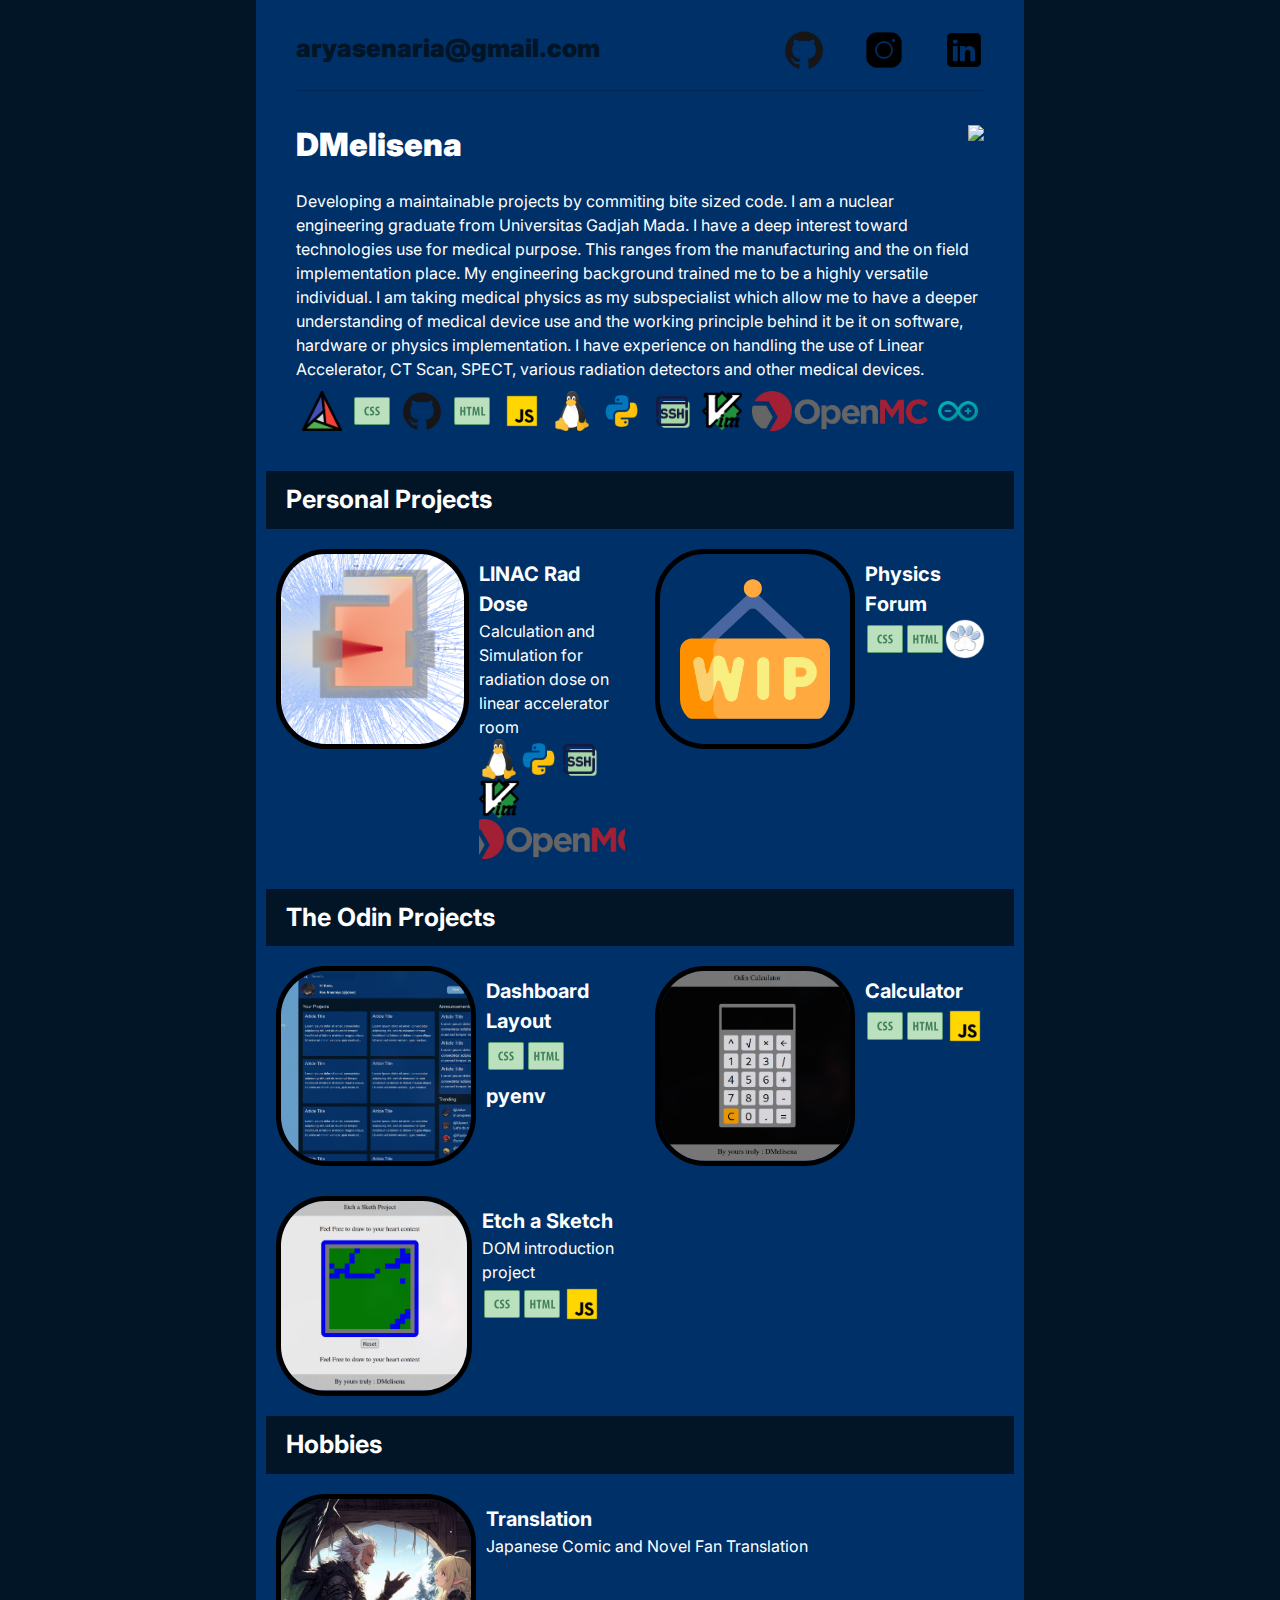
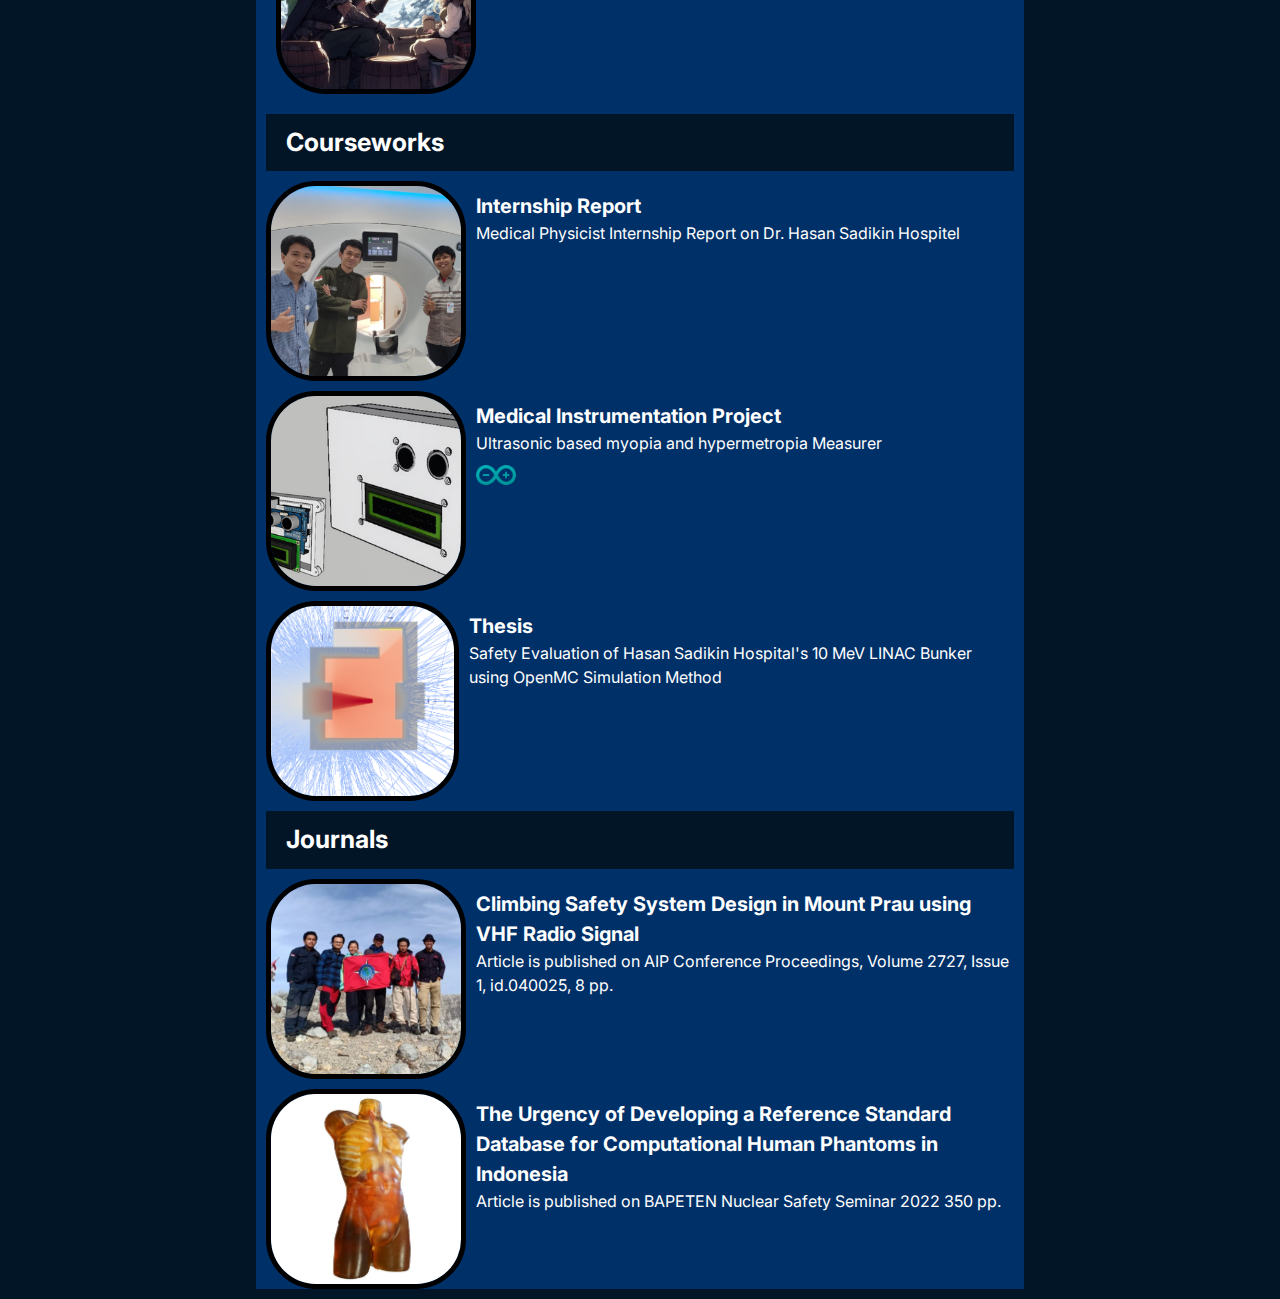
==== commit dafdf1a7: "renewal of character description" ====
--- a/index.html
+++ b/index.html
@@ -33,10 +33,7 @@
         <img src="https://www.codewars.com/users/DMelisena/badges/micro" class="tech">
       </div>
       <div class="desc">Developing a maintainable projects by commiting bite sized code.
-        Lorem ipsum dolor sit amet, consectetur adipiscing elit, sed do eiusmod tempor incididunt ut labore et dolore
-        magna aliqua. Ut enim ad minim veniam, quis nostrud exercitation ullamco laboris nisi ut aliquip ex ea commodo
-        consequat. Duis aute irure dolor in reprehenderit in voluptate velit esse cillum dolore eu fugiat nulla
-        pariatur.
+        I am a nuclear engineering graduate from Universitas Gadjah Mada. I have a deep interest toward technologies use for medical purpose. This ranges from the manufacturing and the on field implementation place. My engineering background trained me to be a highly versatile individual. I am taking medical physics as my subspecialist which allow me to have a deeper understanding of medical device use and the working principle behind it be it on software, hardware or physics implementation. I have experience on handling the use of Linear Accelerator, CT Scan, SPECT, various radiation detectors and other medical devices.
       </div>
       <div class="techstack">
         <img src="img/icons8-cmake-48.png" class="tech">
@@ -151,6 +148,7 @@
             </div>
           </div>
         </a>
+
         <a href="https://drive.google.com/file/d/1UEM_IL5mkrXt9YVSK53ULshZQb_Z3Kyp/view" class="card">
           <img src="img/insmed.png" class="card-icon">
           <div class="card-content">
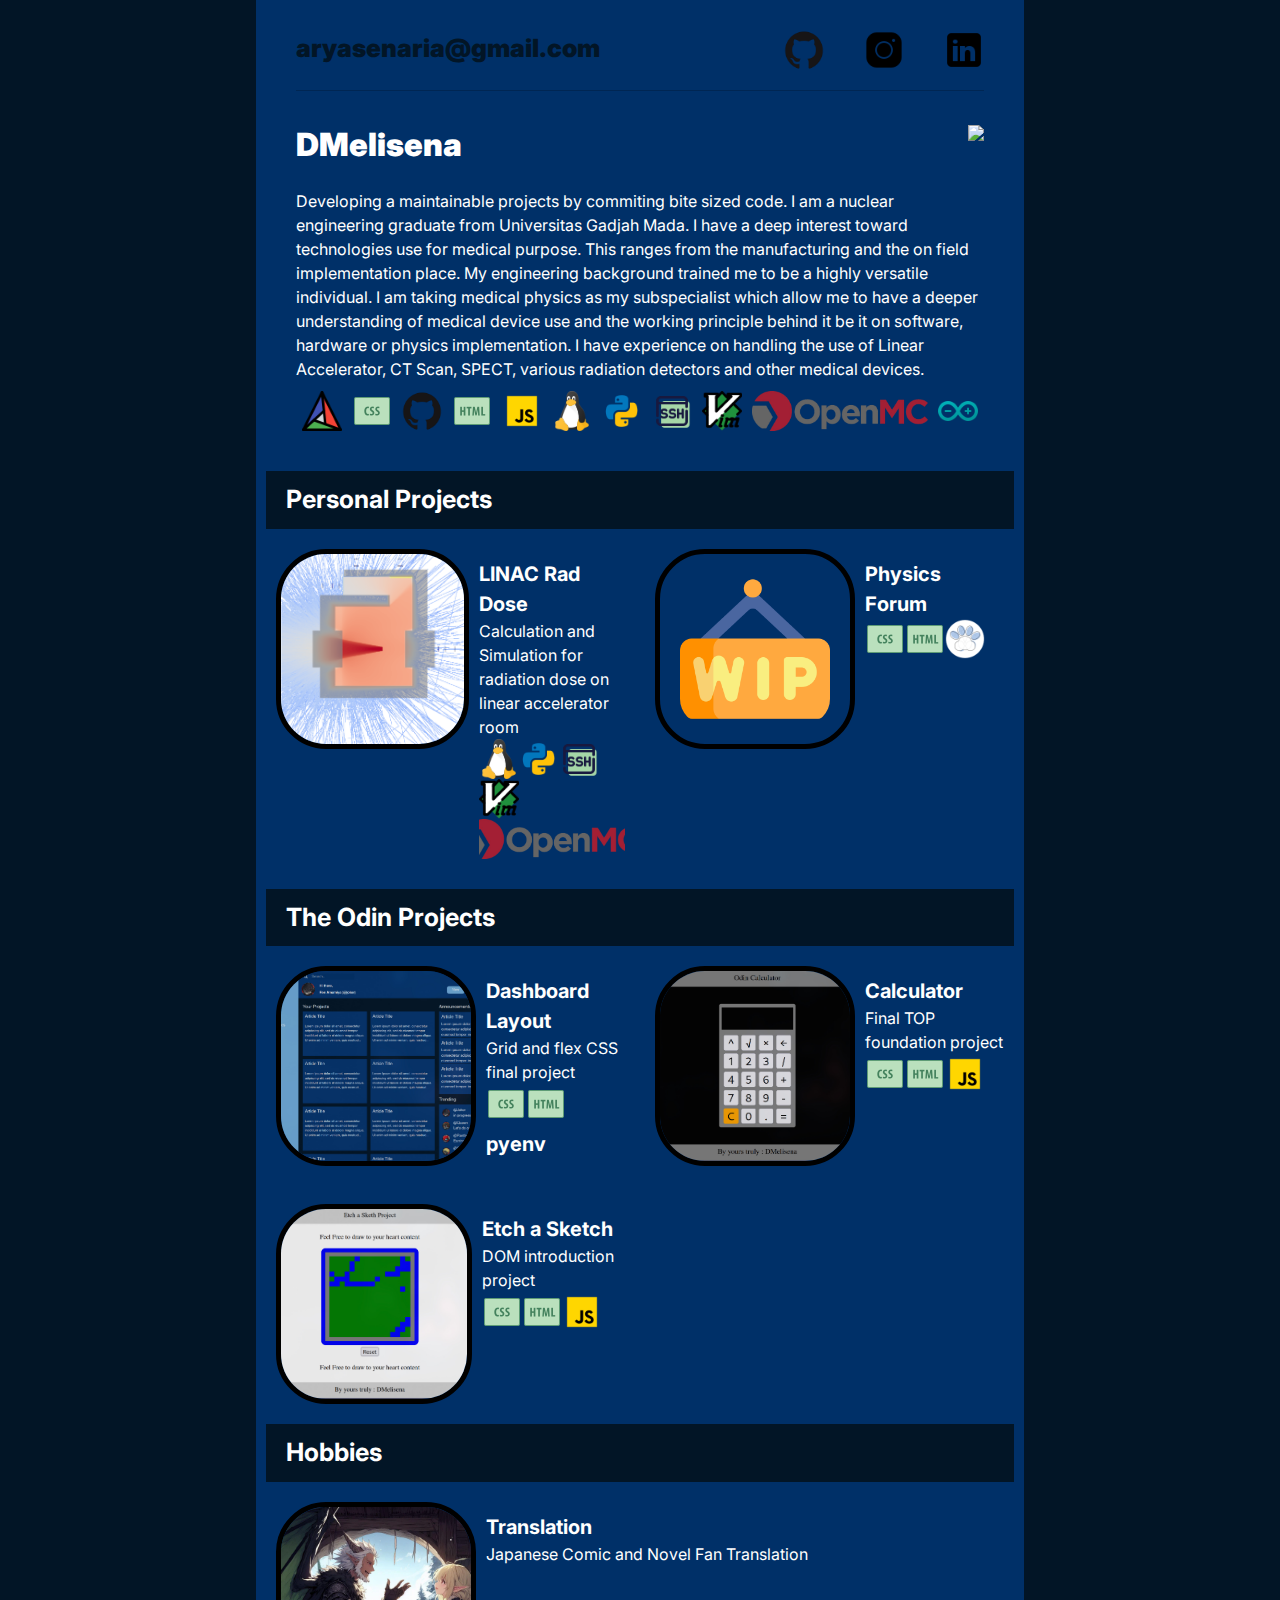
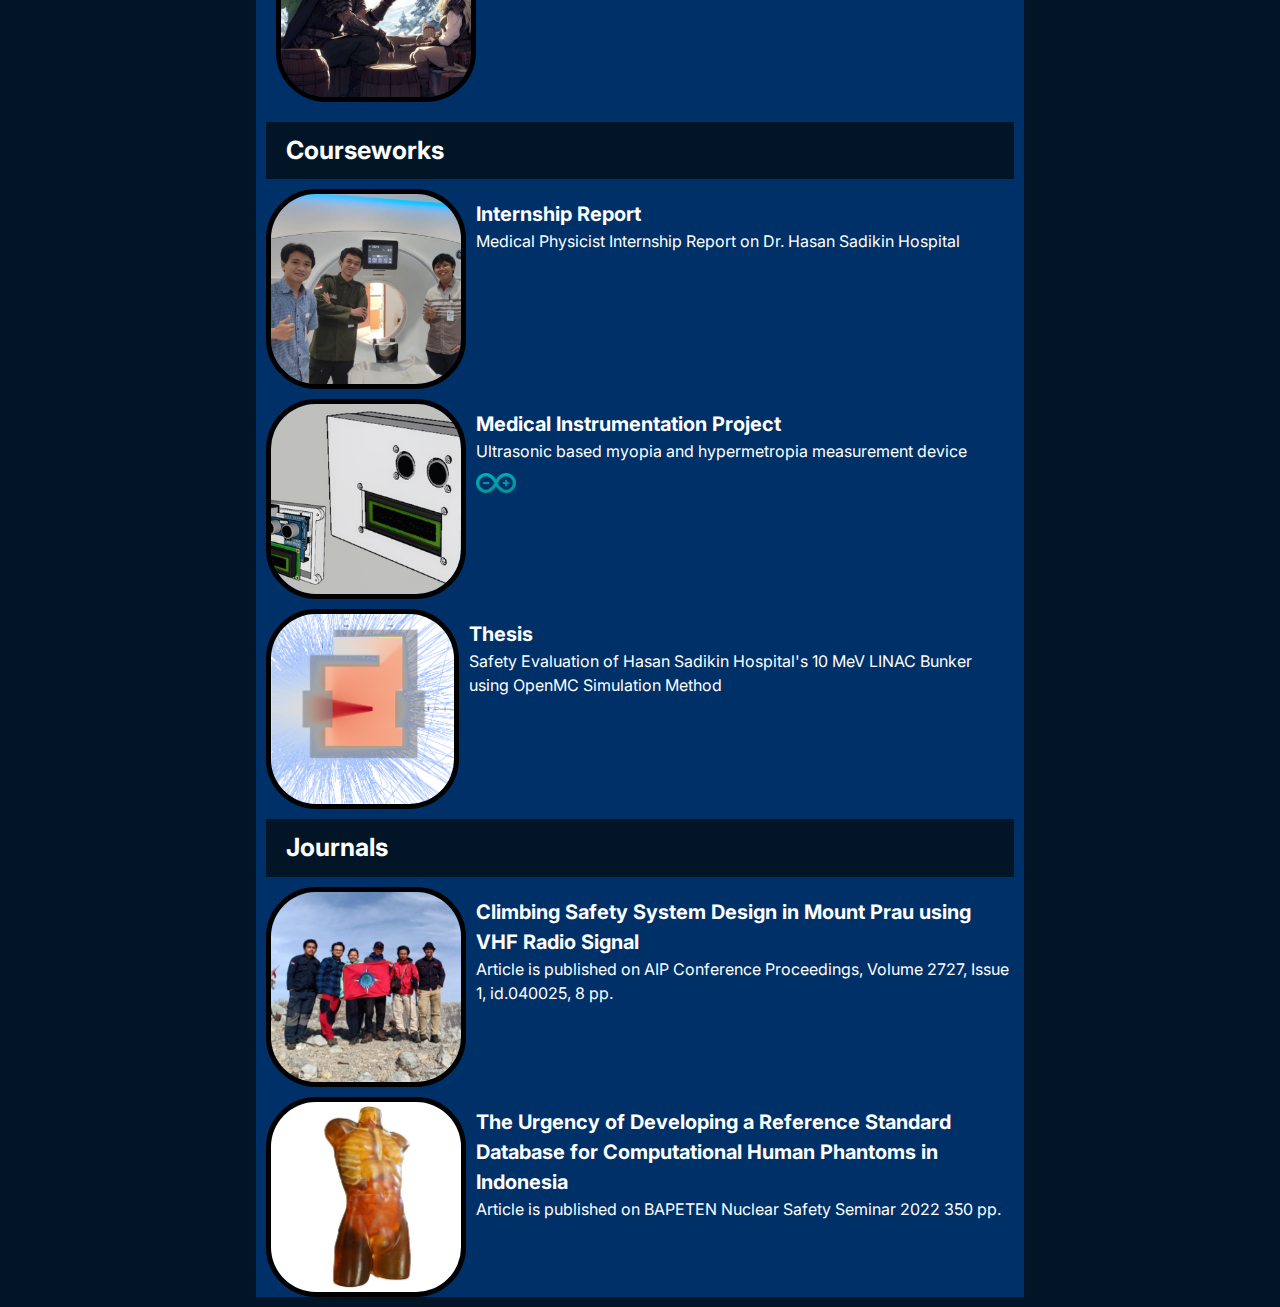
==== commit 057c7b9c: "minor updates" ====
--- a/index.html
+++ b/index.html
@@ -90,7 +90,7 @@
           <img src="img/admin-dashboard.jpeg" class="card-icon">
           <div class="card-content">
             <div class="title">Dashboard Layout</div>
-            <div class="description"></div>
+            <div class="description">Grid and flex CSS final project</div>
             <div class="card-techstack">
               <img src="img/icons8-css-50.png" class="tech">
               <img src="img/icons8-html-50.png" class="tech">
@@ -102,7 +102,7 @@
           <img src="img/calculator.jpeg" class="card-icon">
           <div class="card-content">
             <div class="title">Calculator</div>
-            <div class="description"></div>
+            <div class="description">Final TOP foundation project</div>
             <div class="card-techstack">
               <img src="img/icons8-css-50.png" class="tech">
               <img src="img/icons8-html-50.png" class="tech">
@@ -143,7 +143,7 @@
           <img src="img/kp.jpg" class="card-icon">
           <div class="card-content">
             <div class="title">Internship Report</div>
-            <div class="description">Medical Physicist Internship Report on Dr. Hasan Sadikin Hospitel</div>
+            <div class="description">Medical Physicist Internship Report on Dr. Hasan Sadikin Hospital</div>
             <div class="card-techstack">
             </div>
           </div>
@@ -153,7 +153,7 @@
           <img src="img/insmed.png" class="card-icon">
           <div class="card-content">
             <div class="title">Medical Instrumentation Project</div>
-            <div class="description">Ultrasonic based myopia and hypermetropia Measurer</div>
+            <div class="description">Ultrasonic based myopia and hypermetropia measurement device</div>
             <div class="card-techstack">
               <img src="img/icons8-arduino-48.png" class="tech">
             </div>
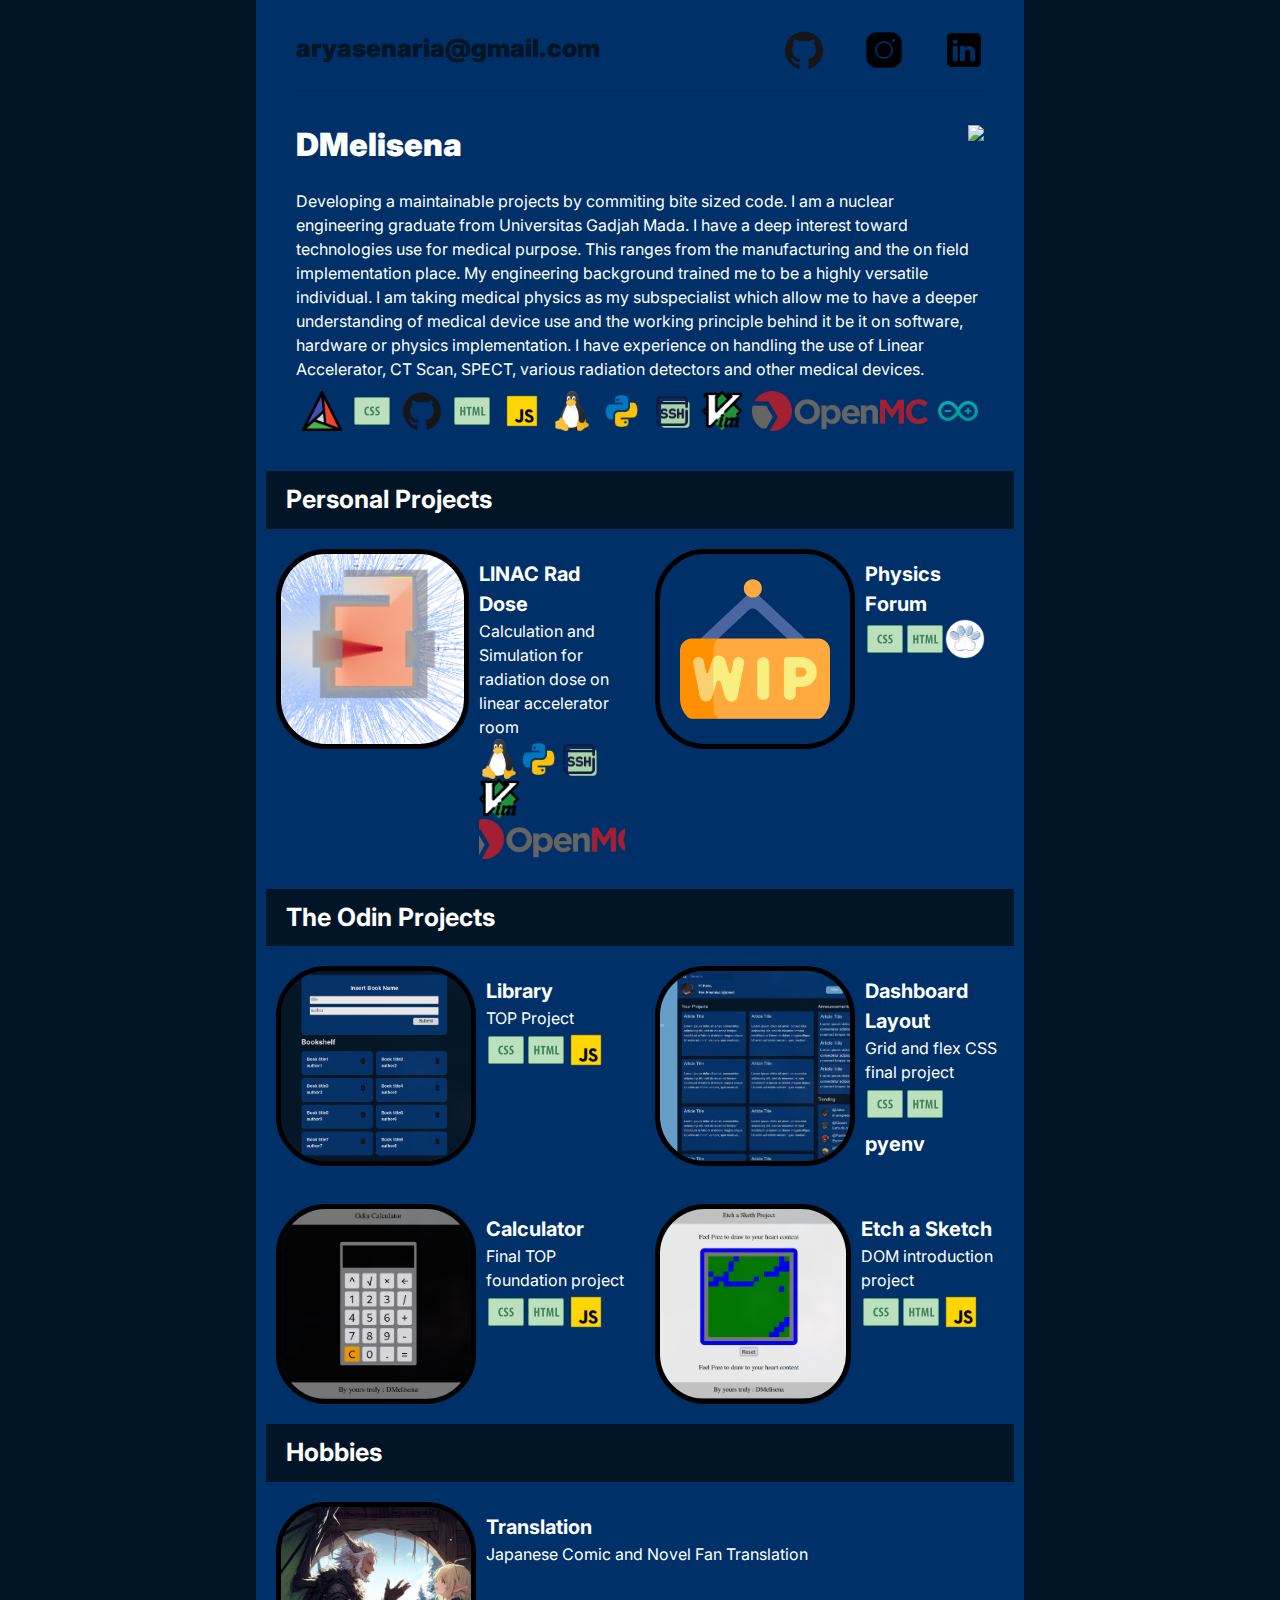
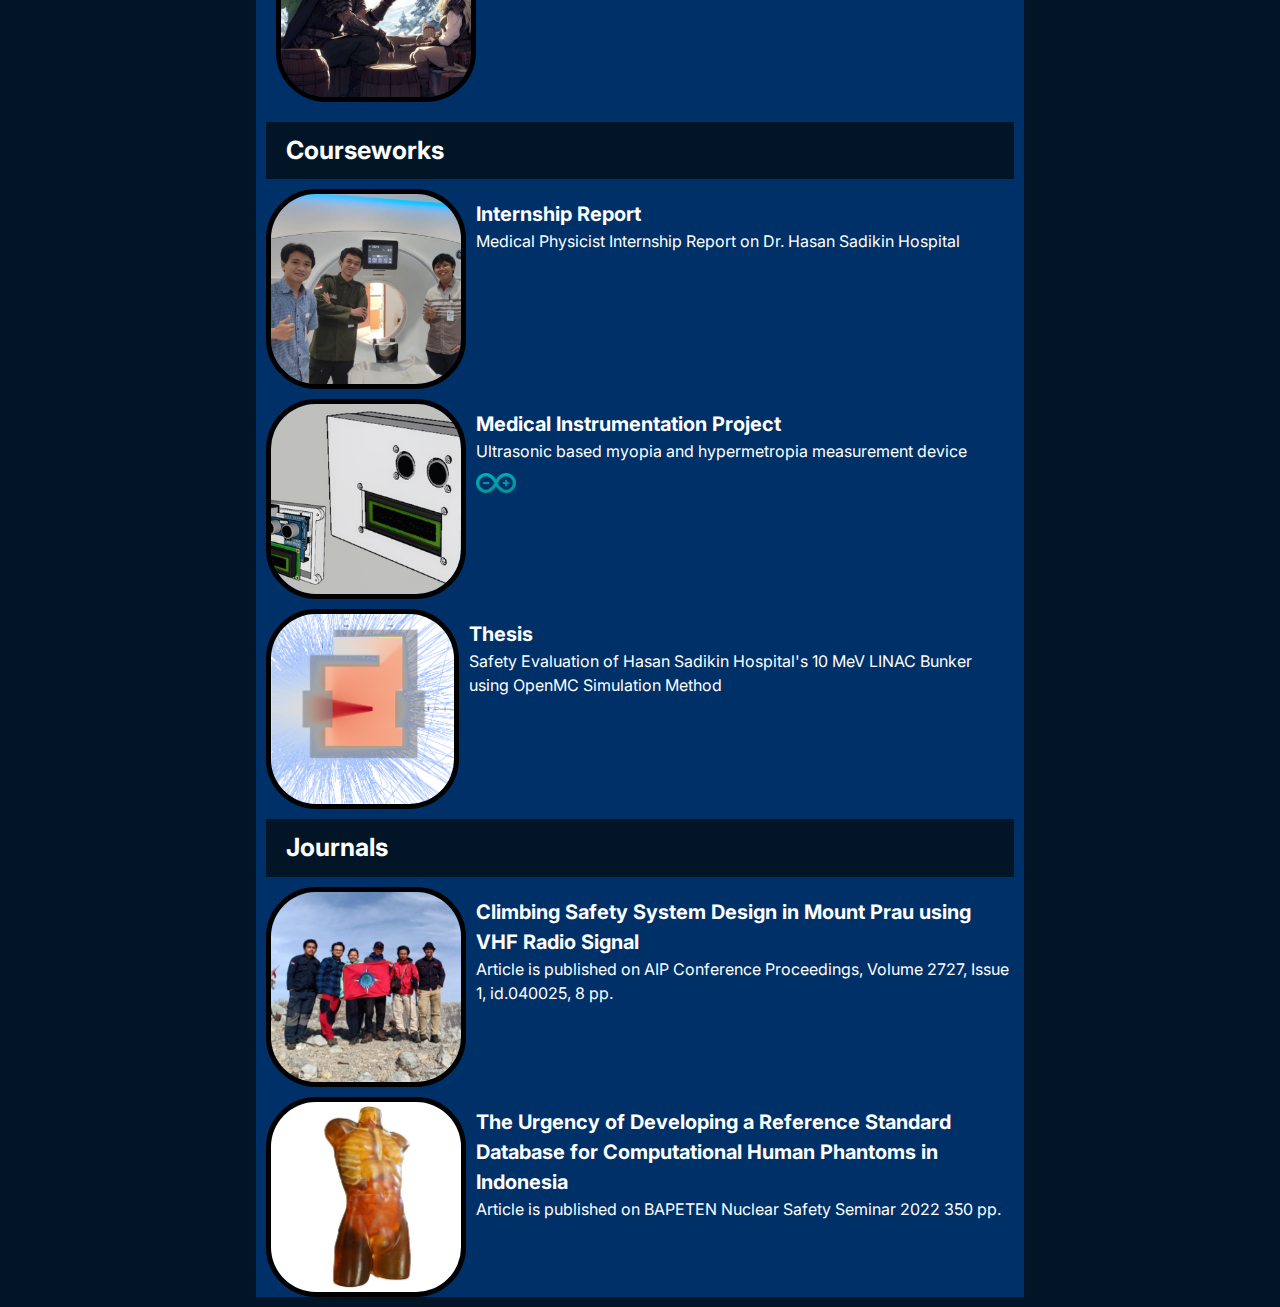
==== commit 487e6946: "Add library TOP" ====
--- a/index.html
+++ b/index.html
@@ -86,6 +86,18 @@
 
       <div class="main-title">The Odin Projects</div>
       <div class="top-projects">
+        <a href="https://dmelisena.github.io/library-odin/" class="card">
+          <img src="img/library.png" class="card-icon">
+          <div class="card-content">
+            <div class="title">Library</div>
+            <div class="description">TOP Project</div>
+            <div class="card-techstack">
+              <img src="img/icons8-css-50.png" class="tech">
+              <img src="img/icons8-html-50.png" class="tech">
+              <img src="img/icons8-javascript-50.png" class="tech">
+            </div>
+          </div>
+        </a>
         <a href="https://dmelisena.github.io/Admin-Dashboard/" class="card">
           <img src="img/admin-dashboard.jpeg" class="card-icon">
           <div class="card-content">
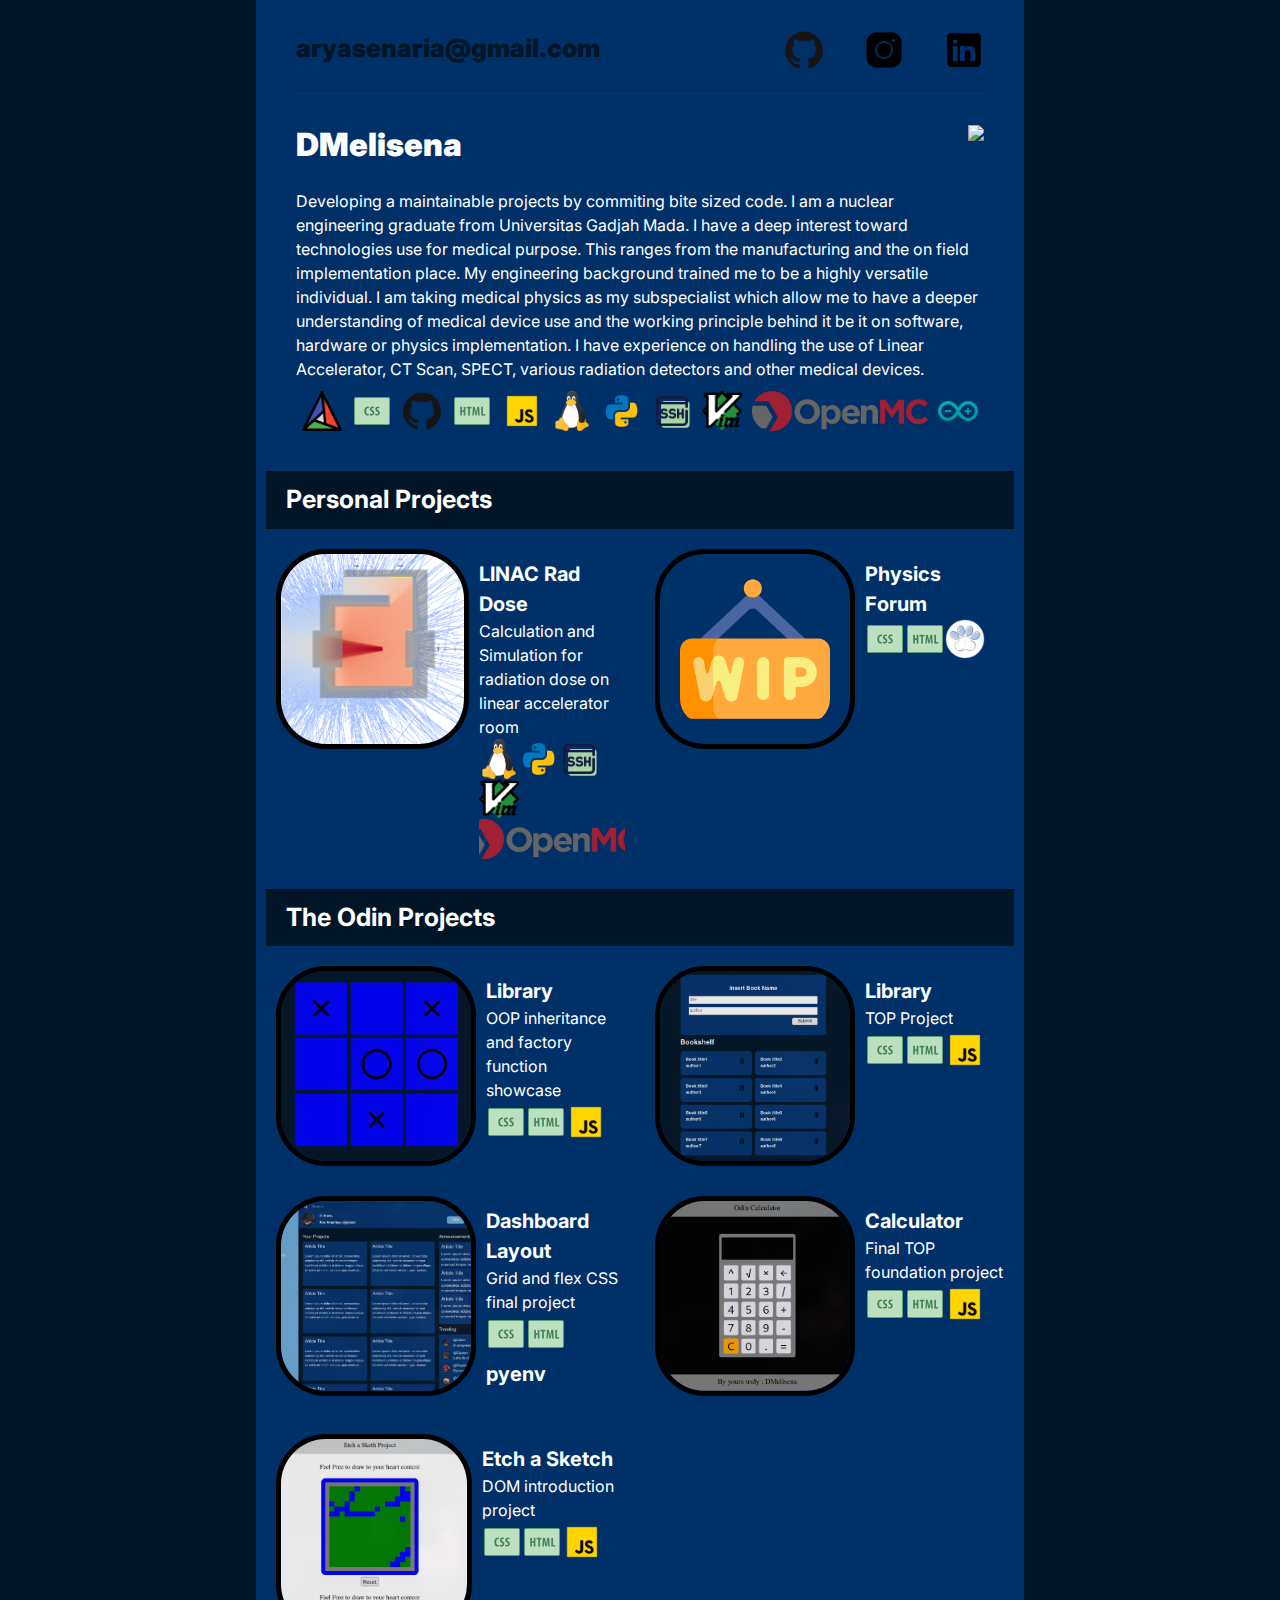
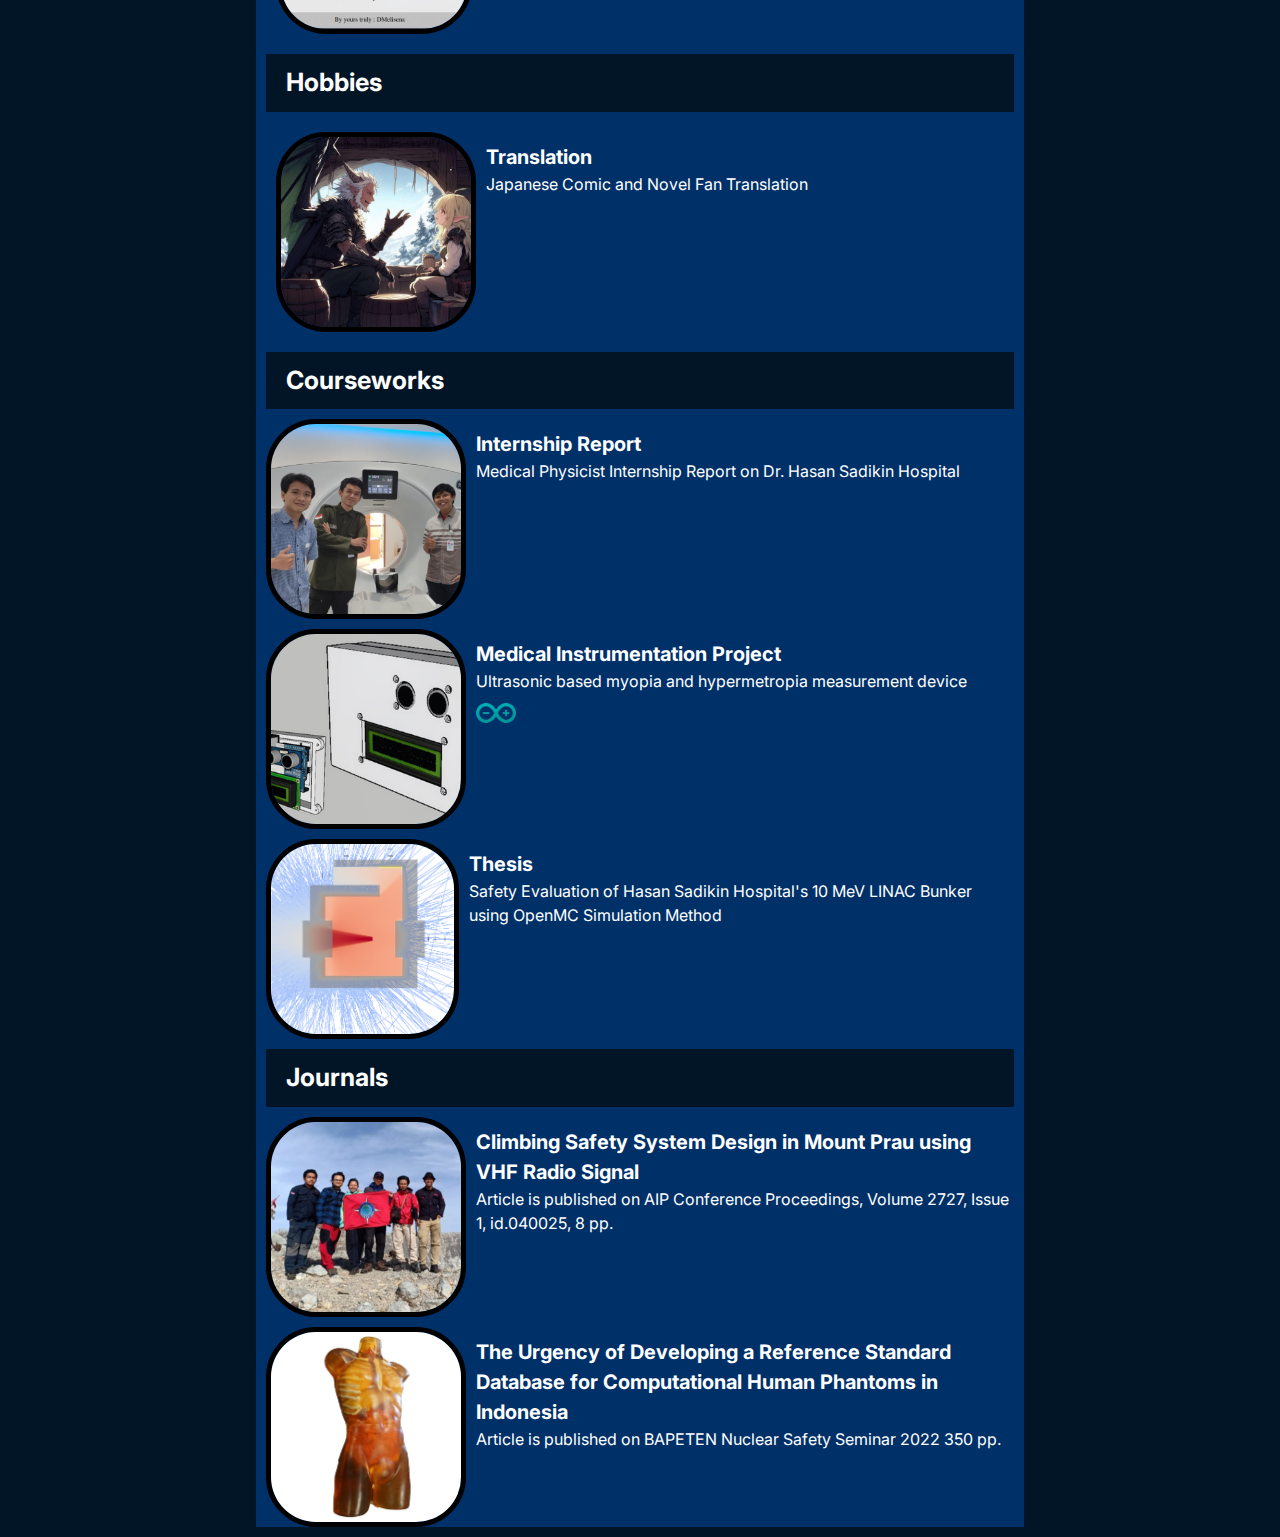
==== commit c5ae1a7b: "Add Tictactoe" ====
--- a/index.html
+++ b/index.html
@@ -86,6 +86,18 @@
 
       <div class="main-title">The Odin Projects</div>
       <div class="top-projects">
+        <a href="https://dmelisena.github.io/tictactoe/" class="card">
+          <img src="img/tictactoe.png" class="card-icon">
+          <div class="card-content">
+            <div class="title">Library</div>
+            <div class="description">OOP inheritance and factory function showcase</div>
+            <div class="card-techstack">
+              <img src="img/icons8-css-50.png" class="tech">
+              <img src="img/icons8-html-50.png" class="tech">
+              <img src="img/icons8-javascript-50.png" class="tech">
+            </div>
+          </div>
+        </a>
         <a href="https://dmelisena.github.io/library-odin/" class="card">
           <img src="img/library.png" class="card-icon">
           <div class="card-content">
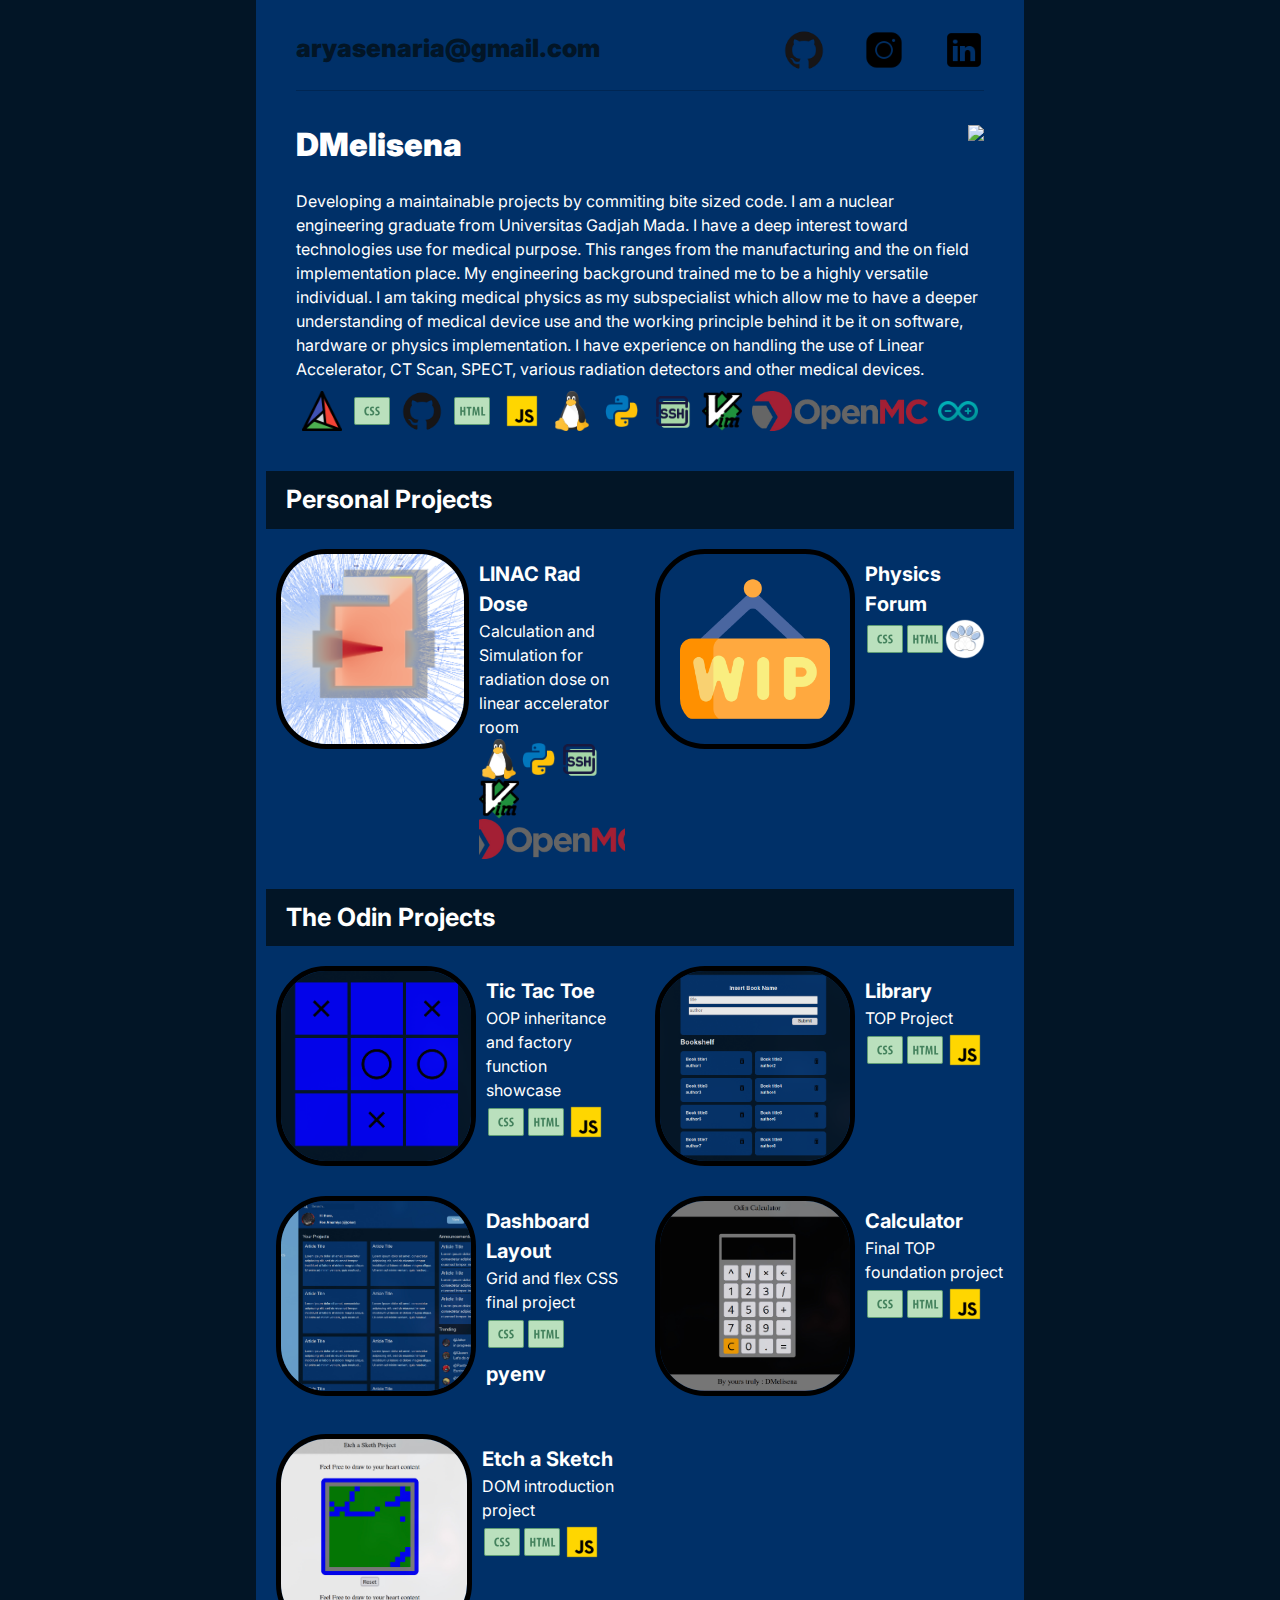
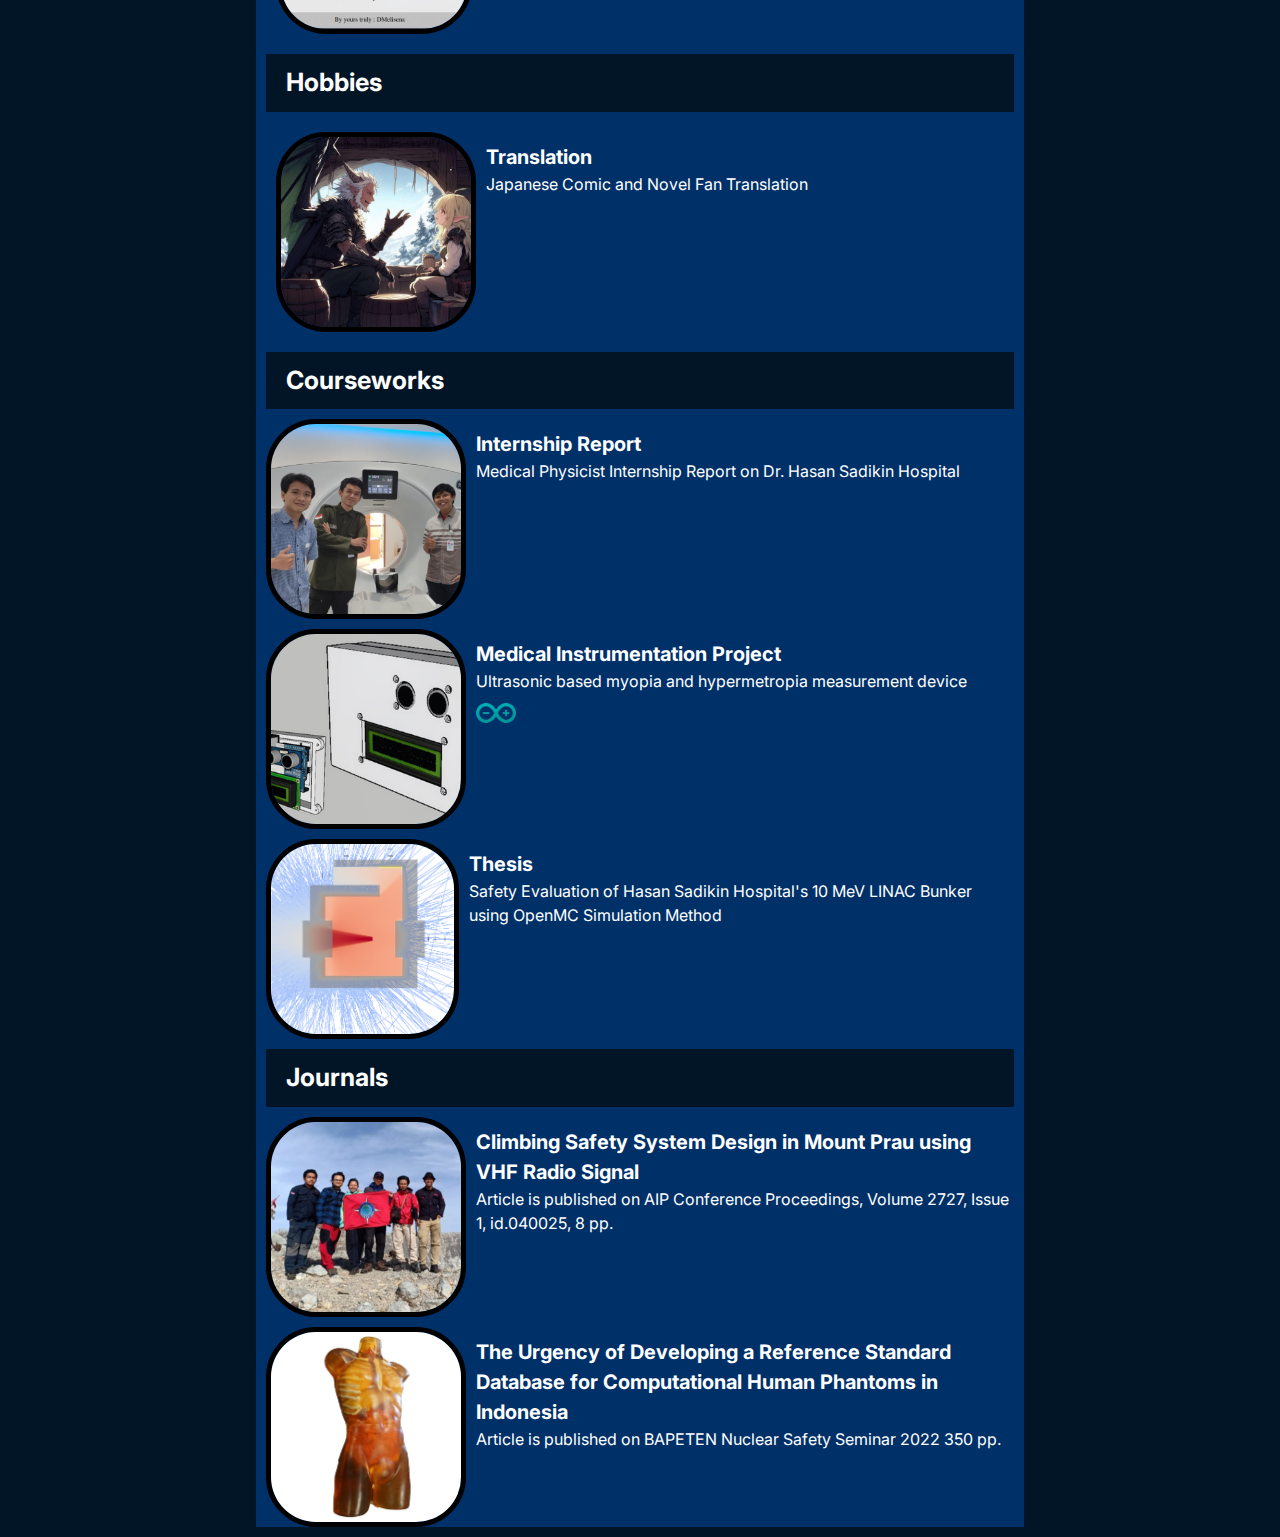
==== commit 5ec66841: "wrong name on library" ====
--- a/index.html
+++ b/index.html
@@ -89,7 +89,7 @@
         <a href="https://dmelisena.github.io/tictactoe/" class="card">
           <img src="img/tictactoe.png" class="card-icon">
           <div class="card-content">
-            <div class="title">Library</div>
+            <div class="title">Tic Tac Toe</div>
             <div class="description">OOP inheritance and factory function showcase</div>
             <div class="card-techstack">
               <img src="img/icons8-css-50.png" class="tech">
